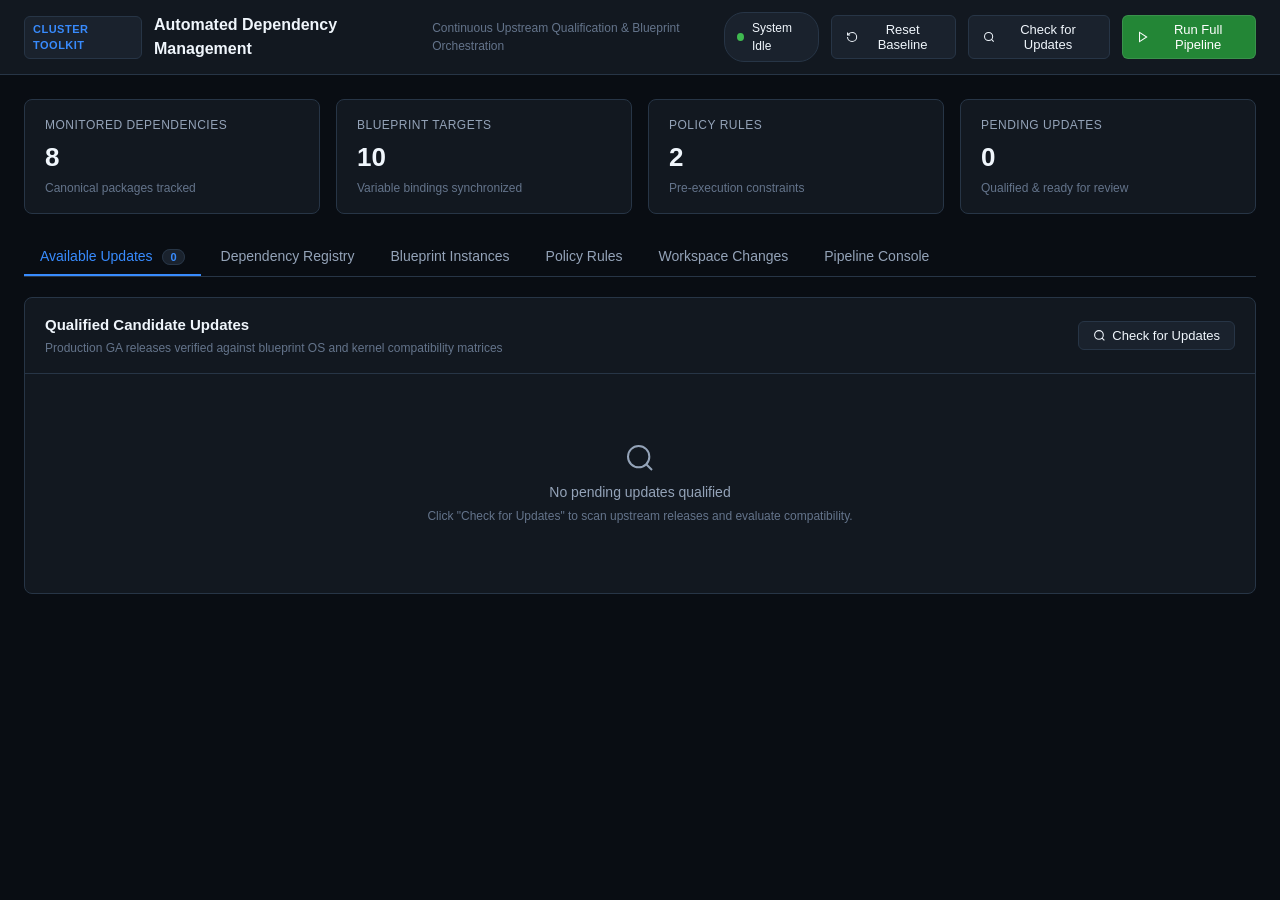
==== tools/infra_updater/ui/index.html @ 85ab2896 "refactor: migrate state management from SQLite to a thread-safe JSON datastore and add prompt-based " ====
<!DOCTYPE html>
<html lang="en">
<head>
  <meta charset="UTF-8">
  <meta name="viewport" content="width=device-width, initial-scale=1.0">
  <title>Cluster Toolkit - Automated Dependency Management</title>
  <link rel="stylesheet" href="style.css">
  <link rel="preconnect" href="https://fonts.googleapis.com">
  <link rel="preconnect" href="https://fonts.gstatic.com" crossorigin>
  <link href="https://fonts.googleapis.com/css2?family=Inter:wght@400;500;600;700&family=JetBrains+Mono:wght@400;500;600&display=swap" rel="stylesheet">
</head>
<body>
  <div class="app-container">
    <!-- Top Navigation Header -->
    <header class="top-header">
      <div class="brand-section">
        <span class="logo-badge">CLUSTER TOOLKIT</span>
        <h1 class="brand-title">Automated Dependency Management</h1>
        <span class="brand-subtitle">Continuous Upstream Qualification &amp; Blueprint Orchestration</span>
      </div>

      <div class="header-actions">
        <div class="status-pill" id="status-pill">
          <span class="status-dot" id="status-dot"></span>
          <span id="status-text">System Idle</span>
        </div>
        <button class="btn btn-secondary" id="btn-reset-top" onclick="triggerAction('reset')" title="Revert workspace modifications and reset state store">
          <svg width="14" height="14" viewBox="0 0 24 24" fill="none" stroke="currentColor" stroke-width="2"><path d="M3 12a9 9 0 1 0 9-9 9.75 9.75 0 0 0-6.74 2.74L3 8"/><path d="M3 3v5h5"/></svg>
          Reset Baseline
        </button>
        <button class="btn btn-secondary" id="btn-check-top" onclick="triggerAction('check_all')" title="Discover and qualify upstream releases">
          <svg width="14" height="14" viewBox="0 0 24 24" fill="none" stroke="currentColor" stroke-width="2"><circle cx="11" cy="11" r="8"/><line x1="21" y1="21" x2="16.65" y2="16.65"/></svg>
          Check for Updates
        </button>
        <button class="btn btn-primary" id="btn-e2e-top" onclick="triggerAction('end_to_end')" title="Run discovery, qualification, and blueprint updates end-to-end">
          <svg width="14" height="14" viewBox="0 0 24 24" fill="none" stroke="currentColor" stroke-width="2"><polygon points="5 3 19 12 5 21 5 3"/></svg>
          Run Full Pipeline
        </button>
      </div>
    </header>

    <!-- Main Workspace Content -->
    <main class="main-content">
      <!-- KPI Metrics Strip -->
      <section class="metrics-strip">
        <div class="metric-card">
          <div class="metric-label">Monitored Dependencies</div>
          <div class="metric-value" id="metric-packages">8</div>
          <div class="metric-sub">Canonical packages tracked</div>
        </div>
        <div class="metric-card">
          <div class="metric-label">Blueprint Targets</div>
          <div class="metric-value" id="metric-instances">10</div>
          <div class="metric-sub">Variable bindings synchronized</div>
        </div>
        <div class="metric-card">
          <div class="metric-label">Policy Rules</div>
          <div class="metric-value" id="metric-rules">2</div>
          <div class="metric-sub">Pre-execution constraints</div>
        </div>
        <div class="metric-card">
          <div class="metric-label">Pending Updates</div>
          <div class="metric-value" id="metric-candidates">0</div>
          <div class="metric-sub" id="metric-candidates-sub">Qualified &amp; ready for review</div>
        </div>
      </section>

      <!-- Tabs Navigation -->
      <nav class="tabs-header">
        <button class="tab-btn active" onclick="switchTab('tab-candidates', this)">
          Available Updates
          <span class="tab-counter" id="counter-candidates">0</span>
        </button>
        <button class="tab-btn" onclick="switchTab('tab-packages', this)">Dependency Registry</button>
        <button class="tab-btn" onclick="switchTab('tab-instances', this)">Blueprint Instances</button>
        <button class="tab-btn" onclick="switchTab('tab-rules', this)">Policy Rules</button>
        <button class="tab-btn" onclick="switchTab('tab-diff', this)">
          Workspace Changes
          <span class="tab-dot" id="diff-dot" style="display: none;"></span>
        </button>
        <button class="tab-btn" onclick="switchTab('tab-console', this)">Pipeline Console</button>
      </nav>

      <!-- TAB 1: Available Updates (Primary View) -->
      <section id="tab-candidates" class="tab-panel active">
        <div class="data-table-card">
          <div class="card-header">
            <div>
              <div class="card-title">Qualified Candidate Updates</div>
              <div class="card-subtitle">Production GA releases verified against blueprint OS and kernel compatibility matrices</div>
            </div>
            <button class="btn btn-secondary" onclick="triggerAction('check_all')">
              <svg width="13" height="13" viewBox="0 0 24 24" fill="none" stroke="currentColor" stroke-width="2"><circle cx="11" cy="11" r="8"/><line x1="21" y1="21" x2="16.65" y2="16.65"/></svg>
              Check for Updates
            </button>
          </div>
          <div style="padding: 20px;">
            <div class="candidate-grid" id="candidates-container">
              <div class="empty-state">
                <svg width="32" height="32" viewBox="0 0 24 24" fill="none" stroke="currentColor" stroke-width="1.5"><circle cx="11" cy="11" r="8"/><line x1="21" y1="21" x2="16.65" y2="16.65"/></svg>
                <div style="font-weight: 500; margin-top: 8px;">No pending updates qualified</div>
                <div style="font-size: 12px; color: var(--text-muted); margin-top: 4px;">Click "Check for Updates" to scan upstream releases and evaluate compatibility.</div>
              </div>
            </div>
          </div>
        </div>
      </section>

      <!-- TAB 2: Dependency Registry -->
      <section id="tab-packages" class="tab-panel">
        <div class="data-table-card">
          <div class="card-header">
            <div>
              <div class="card-title">Monitored Packages</div>
              <div class="card-subtitle">Canonical packages tracked across repository blueprints (table: <code>packages</code>)</div>
            </div>
          </div>
          <table class="data-table">
            <thead>
              <tr>
                <th>Package ID</th>
                <th>Name</th>
                <th>Current Version</th>
                <th>Latest Upstream</th>
                <th>Source Type</th>
                <th>Status</th>
                <th>Blueprints</th>
                <th>Qualification Summary &amp; Rationale</th>
                <th>Upstream Source</th>
              </tr>
            </thead>
            <tbody id="packages-table-body"></tbody>
          </table>
        </div>
      </section>

      <!-- TAB 3: Blueprint Instances -->
      <section id="tab-instances" class="tab-panel">
        <div class="data-table-card">
          <div class="card-header">
            <div>
              <div class="card-title">Tracked Blueprint Instances</div>
              <div class="card-subtitle">Blueprint variable bindings and coupled sibling synchronizations (table: <code>blueprint_instances</code>)</div>
            </div>
          </div>
          <table class="data-table">
            <thead>
              <tr>
                <th>Instance ID</th>
                <th>Package ID</th>
                <th>Primary Variable</th>
                <th>Coupled Variable Rules</th>
                <th>Target Blueprint File</th>
              </tr>
            </thead>
            <tbody id="instances-table-body"></tbody>
          </table>
        </div>
      </section>

      <!-- TAB 4: Policy Rules -->
      <section id="tab-rules" class="tab-panel">
        <div class="data-table-card">
          <div class="card-header">
            <div>
              <div class="card-title">Active Policy Constraints</div>
              <div class="card-subtitle">Learned rules enforced upfront before testing (table: <code>learned_rules</code>)</div>
            </div>
            <button class="btn btn-secondary" onclick="triggerAction('test_rule_blocking')">Run Policy Evaluation</button>
          </div>
          <table class="data-table">
            <thead>
              <tr>
                <th>Rule ID</th>
                <th>Package ID</th>
                <th>Constraint Type</th>
                <th>Version Constraint</th>
                <th>Action</th>
                <th>Diagnostic Rationale</th>
              </tr>
            </thead>
            <tbody id="rules-table-body"></tbody>
          </table>
        </div>

        <div class="data-table-card">
          <div class="card-header">
            <div>
              <div class="card-title">Validation Benchmark Test Cases</div>
              <div class="card-subtitle">Test suites verifying policy constraints and semantic triage (table: <code>benchmark_cases</code>)</div>
            </div>
            <button class="btn btn-secondary" onclick="triggerAction('test_llm_triage')">Run Triage Test Cases</button>
          </div>
          <table class="data-table">
            <thead>
              <tr>
                <th>Case ID</th>
                <th>Category</th>
                <th>Package ID</th>
                <th>Test Version</th>
                <th>Expected Verdict</th>
                <th>Scenario Description</th>
              </tr>
            </thead>
            <tbody id="benchmarks-table-body"></tbody>
          </table>
        </div>
      </section>

      <!-- TAB 5: Workspace Changes (Diff) -->
      <section id="tab-diff" class="tab-panel">
        <div class="diff-container">
          <div class="diff-header">
            <div style="display: flex; align-items: center; gap: 10px;">
              <span style="font-weight: 600; color: var(--text-primary);">MODIFIED BLUEPRINT DIFF</span>
              <span class="badge badge-green">Syntax Validated</span>
            </div>
            <button class="btn btn-danger" onclick="triggerAction('reset')">Revert Workspace Changes</button>
          </div>
          <div class="diff-body" id="diff-body">No uncommitted blueprint modifications in workspace.</div>
        </div>
      </section>

      <!-- TAB 6: Pipeline Console -->
      <section id="tab-console" class="tab-panel">
        <div class="console-container">
          <!-- Action Control Sidebar -->
          <div class="controls-sidebar">
            <div class="sidebar-title">Pipeline Actions</div>
            
            <button class="btn btn-primary" onclick="triggerAction('end_to_end')">
              <svg width="14" height="14" viewBox="0 0 24 24" fill="none" stroke="currentColor" stroke-width="2"><polygon points="5 3 19 12 5 21 5 3"/></svg>
              Run Full Pipeline
            </button>

            <button class="btn btn-secondary" onclick="triggerAction('check_all')">
              <svg width="14" height="14" viewBox="0 0 24 24" fill="none" stroke="currentColor" stroke-width="2"><circle cx="11" cy="11" r="8"/><line x1="21" y1="21" x2="16.65" y2="16.65"/></svg>
              Source Qualification Agent
            </button>

            <button class="btn btn-secondary" onclick="triggerAction('test_llm_triage')">
              <svg width="14" height="14" viewBox="0 0 24 24" fill="none" stroke="currentColor" stroke-width="2"><path d="M21 16V8a2 2 0 0 0-1-1.73l-7-4a2 2 0 0 0-2 0l-7 4A2 2 0 0 0 3 8v8a2 2 0 0 0 1 1.73l7 4a2 2 0 0 0 2 0l7-4A2 2 0 0 0 21 16z"/></svg>
              Changelog Triage Test
            </button>

            <button class="btn btn-secondary" onclick="triggerAction('test_rule_blocking')">
              <svg width="14" height="14" viewBox="0 0 24 24" fill="none" stroke="currentColor" stroke-width="2"><rect x="3" y="11" width="18" height="11" rx="2" ry="2"/><path d="M7 11V7a5 5 0 0 1 10 0v4"/></svg>
              Policy Rule Evaluation
            </button>

            <hr style="border: 0; border-top: 1px solid var(--border-color); margin: 6px 0;">

            <div class="sidebar-title">Orchestrator Actions</div>
            <div id="dynamic-apply-buttons" class="sidebar-buttons-container">
              <span style="font-size: 11px; color: var(--text-muted);">Scanning for candidates...</span>
            </div>

            <hr style="border: 0; border-top: 1px solid var(--border-color); margin: 6px 0;">

            <button class="btn btn-danger" onclick="triggerAction('reset')">
              <svg width="14" height="14" viewBox="0 0 24 24" fill="none" stroke="currentColor" stroke-width="2"><path d="M3 12a9 9 0 1 0 9-9 9.75 9.75 0 0 0-6.74 2.74L3 8"/><path d="M3 3v5h5"/></svg>
              Reset Baseline &amp; State Store
            </button>
          </div>

          <!-- Real-Time Terminal Box -->
          <div class="terminal-box">
            <div class="terminal-header">
              <span>PIPELINE EXECUTION LOG</span>
              <button class="btn btn-secondary" style="padding: 2px 8px; font-size: 11px;" onclick="clearConsole()">Clear</button>
            </div>
            <div class="terminal-body" id="terminal-body">Click "Run Full Pipeline" or any action on the left to start execution...</div>
          </div>
        </div>
      </section>
    </main>
  </div>

  <!-- Associated Blueprints Modal -->
  <div id="blueprint-modal" class="modal-overlay" onclick="closeBlueprintModal(event)">
    <div class="modal-card" onclick="event.stopPropagation()">
      <div class="modal-header">
        <div class="modal-title-group">
          <div class="modal-title">
            <svg width="18" height="18" viewBox="0 0 24 24" fill="none" stroke="currentColor" stroke-width="2">
              <path d="M14 2H6a2 2 0 0 0-2 2v16a2 2 0 0 0 2 2h12a2 2 0 0 0 2-2V8z"/>
              <polyline points="14 2 14 8 20 8"/>
              <line x1="16" y1="13" x2="8" y2="13"/>
              <line x1="16" y1="17" x2="8" y2="17"/>
              <polyline points="10 9 9 9 8 9"/>
            </svg>
            <span id="modal-package-title">Associated Blueprints</span>
          </div>
          <div class="modal-subtitle" id="modal-package-subtitle">Blueprint instances tracked across Cluster Toolkit</div>
        </div>
        <button class="modal-close-btn" onclick="closeBlueprintModal()" title="Close (Esc)">✕</button>
      </div>
      <div class="modal-body" id="modal-blueprint-list">
        <!-- Blueprint cards injected by JavaScript -->
      </div>
      <div class="modal-footer">
        <span id="modal-instance-count" style="font-size: 12px; color: var(--text-muted);"></span>
        <button class="btn btn-secondary" onclick="closeBlueprintModal()">Close</button>
      </div>
    </div>
  </div>

  <script src="app.js?v=2026092303"></script>
</body>
</html>
---- tools/infra_updater/ui/style.css ----
/* Modern Minimalist Developer Console Theme */
:root {
  --bg-main: #090d13;
  --bg-surface: #121820;
  --bg-surface-elevated: #1a222d;
  --bg-subtle: #1e2836;
  --border-color: #273546;
  --border-focus: #388bfd;
  
  --text-primary: #f0f6fc;
  --text-secondary: #94a3b8;
  --text-muted: #64748b;
  
  --accent-blue: #388bfd;
  --accent-blue-hover: #1f6feb;
  --accent-green: #238636;
  --accent-green-hover: #2ea043;
  --accent-green-light: #3fb950;
  --accent-red: #f85149;
  --accent-amber: #d29922;
  --accent-purple: #a371f7;
  
  --font-sans: -apple-system, BlinkMacSystemFont, "Segoe UI", Roboto, "Helvetica Neue", Arial, sans-serif;
  --font-mono: "Fira Code", "Cascadia Code", "JetBrains Mono", Consolas, monospace;
}

* {
  box-sizing: border-box;
  margin: 0;
  padding: 0;
}

body {
  background-color: var(--bg-main);
  color: var(--text-primary);
  font-family: var(--font-sans);
  font-size: 14px;
  line-height: 1.5;
  -webkit-font-smoothing: antialiased;
}

/* Layout */
.app-container {
  display: flex;
  flex-direction: column;
  min-height: 100vh;
}

/* Header */
.top-header {
  background-color: var(--bg-surface);
  border-bottom: 1px solid var(--border-color);
  padding: 12px 24px;
  display: flex;
  align-items: center;
  justify-content: space-between;
  position: sticky;
  top: 0;
  z-index: 100;
}

.brand-section {
  display: flex;
  align-items: center;
  gap: 12px;
}

.logo-badge {
  background: var(--bg-surface-elevated);
  border: 1px solid var(--border-color);
  padding: 4px 8px;
  border-radius: 6px;
  font-size: 11px;
  font-weight: 600;
  color: var(--accent-blue);
  letter-spacing: 0.5px;
}

.brand-title {
  font-size: 16px;
  font-weight: 600;
  color: var(--text-primary);
}

.brand-subtitle {
  font-size: 12px;
  color: var(--text-muted);
  margin-left: 8px;
}

.header-actions {
  display: flex;
  align-items: center;
  gap: 12px;
}

.status-pill {
  display: flex;
  align-items: center;
  gap: 8px;
  background: var(--bg-surface-elevated);
  border: 1px solid var(--border-color);
  padding: 6px 12px;
  border-radius: 20px;
  font-size: 12px;
  font-weight: 500;
}

.status-dot {
  width: 8px;
  height: 8px;
  border-radius: 50%;
  background-color: var(--accent-green-light);
}

.status-dot.running {
  background-color: var(--accent-blue);
  box-shadow: 0 0 8px var(--accent-blue);
  animation: pulse 1.5s infinite;
}

@keyframes pulse {
  0% { opacity: 0.4; }
  50% { opacity: 1; }
  100% { opacity: 0.4; }
}

/* Button Styles */
.btn {
  display: inline-flex;
  align-items: center;
  gap: 6px;
  padding: 6px 14px;
  font-size: 13px;
  font-weight: 500;
  border-radius: 6px;
  border: 1px solid transparent;
  cursor: pointer;
  transition: all 0.15s ease;
  text-decoration: none;
}

.btn:disabled {
  opacity: 0.5;
  cursor: not-allowed;
}

.btn-primary {
  background-color: var(--accent-green);
  color: #ffffff;
  border-color: rgba(255, 255, 255, 0.1);
}

.btn-primary:hover:not(:disabled) {
  background-color: var(--accent-green-hover);
}

.btn-secondary {
  background-color: var(--bg-surface-elevated);
  border-color: var(--border-color);
  color: var(--text-primary);
}

.btn-secondary:hover:not(:disabled) {
  background-color: var(--bg-subtle);
  border-color: var(--text-muted);
}

.btn-blue {
  background-color: var(--accent-blue);
  color: #ffffff;
}

.btn-blue:hover:not(:disabled) {
  background-color: var(--accent-blue-hover);
}

.btn-danger {
  background-color: transparent;
  border-color: var(--accent-red);
  color: var(--accent-red);
}

.btn-danger:hover:not(:disabled) {
  background-color: rgba(248, 81, 73, 0.1);
}

/* Main Content */
.main-content {
  padding: 24px;
  max-width: 1440px;
  margin: 0 auto;
  width: 100%;
}

/* Metrics Strip */
.metrics-strip {
  display: grid;
  grid-template-columns: repeat(auto-fit, minmax(240px, 1fr));
  gap: 16px;
  margin-bottom: 24px;
}

.metric-card {
  background: var(--bg-surface);
  border: 1px solid var(--border-color);
  border-radius: 8px;
  padding: 16px 20px;
  position: relative;
  overflow: hidden;
}

.metric-label {
  font-size: 12px;
  font-weight: 500;
  color: var(--text-secondary);
  text-transform: uppercase;
  letter-spacing: 0.5px;
}

.metric-value {
  font-size: 26px;
  font-weight: 600;
  color: var(--text-primary);
  margin-top: 4px;
}

.metric-sub {
  font-size: 12px;
  color: var(--text-muted);
  margin-top: 2px;
}

/* Tabs Navigation */
.tabs-header {
  display: flex;
  align-items: center;
  gap: 4px;
  border-bottom: 1px solid var(--border-color);
  margin-bottom: 20px;
}

.tab-btn {
  background: transparent;
  border: none;
  border-bottom: 2px solid transparent;
  padding: 10px 16px;
  color: var(--text-secondary);
  font-size: 14px;
  font-weight: 500;
  cursor: pointer;
  transition: all 0.15s ease;
}

.tab-btn:hover {
  color: var(--text-primary);
}

.tab-btn.active {
  color: var(--accent-blue);
  border-bottom-color: var(--accent-blue);
}

.tab-counter {
  background: var(--bg-surface-elevated);
  border: 1px solid var(--border-color);
  padding: 1px 7px;
  border-radius: 12px;
  font-size: 11px;
  font-weight: 600;
  margin-left: 6px;
  color: var(--accent-blue);
}

.tab-dot {
  display: inline-block;
  width: 6px;
  height: 6px;
  border-radius: 50%;
  background: var(--accent-green-light);
  margin-left: 6px;
  vertical-align: middle;
}

/* Empty State */
.empty-state {
  display: flex;
  flex-direction: column;
  align-items: center;
  justify-content: center;
  padding: 48px 24px;
  color: var(--text-secondary);
  text-align: center;
}

/* Tab Panels */
.tab-panel {
  display: none;
}

.tab-panel.active {
  display: block;
}

/* Console Section */
.console-container {
  display: grid;
  grid-template-columns: 280px 1fr;
  gap: 20px;
  align-items: start;
}

.controls-sidebar {
  background: var(--bg-surface);
  border: 1px solid var(--border-color);
  border-radius: 8px;
  padding: 16px;
  display: flex;
  flex-direction: column;
  gap: 12px;
}

.sidebar-title {
  font-size: 13px;
  font-weight: 600;
  color: var(--text-secondary);
  text-transform: uppercase;
  letter-spacing: 0.5px;
  margin-bottom: 4px;
}

.terminal-box {
  background: #04070b;
  border: 1px solid var(--border-color);
  border-radius: 8px;
  display: flex;
  flex-direction: column;
  height: 580px;
  overflow: hidden;
}

.terminal-header {
  background: var(--bg-surface);
  border-bottom: 1px solid var(--border-color);
  padding: 8px 16px;
  display: flex;
  justify-content: space-between;
  align-items: center;
  font-family: var(--font-mono);
  font-size: 12px;
  color: var(--text-muted);
}

.terminal-body {
  padding: 16px;
  overflow-y: auto;
  font-family: var(--font-mono);
  font-size: 12.5px;
  color: #cbd5e1;
  white-space: pre-wrap;
  word-break: break-word;
  line-height: 1.6;
  flex: 1;
}

/* Tables */
.data-table-card {
  background: var(--bg-surface);
  border: 1px solid var(--border-color);
  border-radius: 8px;
  overflow: hidden;
  margin-bottom: 24px;
}

.card-header {
  padding: 16px 20px;
  border-bottom: 1px solid var(--border-color);
  display: flex;
  justify-content: space-between;
  align-items: center;
}

.card-title {
  font-size: 15px;
  font-weight: 600;
  color: var(--text-primary);
}

.card-subtitle {
  font-size: 12px;
  color: var(--text-muted);
  margin-top: 2px;
}

.data-table {
  width: 100%;
  border-collapse: collapse;
  text-align: left;
}

.data-table th {
  background: var(--bg-surface-elevated);
  padding: 10px 16px;
  font-size: 12px;
  font-weight: 600;
  color: var(--text-secondary);
  border-bottom: 1px solid var(--border-color);
  text-transform: uppercase;
  letter-spacing: 0.5px;
}

.data-table td {
  padding: 12px 16px;
  border-bottom: 1px solid var(--border-color);
  font-size: 13px;
}

.data-table tr:last-child td {
  border-bottom: none;
}

.data-table tr:hover {
  background-color: var(--bg-surface-elevated);
}

/* Badges */
.badge {
  display: inline-flex;
  align-items: center;
  padding: 3px 8px;
  border-radius: 4px;
  font-size: 11px;
  font-weight: 600;
  font-family: var(--font-mono);
}

.badge-green {
  background: rgba(35, 134, 54, 0.2);
  color: #3fb950;
  border: 1px solid rgba(35, 134, 54, 0.4);
}

.badge-blue {
  background: rgba(56, 139, 253, 0.15);
  color: #58a6ff;
  border: 1px solid rgba(56, 139, 253, 0.3);
}

.badge-amber {
  background: rgba(210, 153, 34, 0.15);
  color: #d29922;
  border: 1px solid rgba(210, 153, 34, 0.3);
}

.badge-red {
  background: rgba(248, 81, 73, 0.15);
  color: #f85149;
  border: 1px solid rgba(248, 81, 73, 0.3);
}

.code-pill {
  font-family: var(--font-mono);
  font-size: 12px;
  background: var(--bg-surface-elevated);
  padding: 2px 6px;
  border-radius: 4px;
  border: 1px solid var(--border-color);
  color: #e2e8f0;
}

/* Candidate List & Spacious Cards */
.candidate-grid {
  display: flex;
  flex-direction: column;
  gap: 16px;
  width: 100%;
}

.candidate-card {
  background: var(--bg-surface);
  border: 1px solid var(--border-color);
  border-radius: 8px;
  padding: 20px 24px;
  display: flex;
  flex-direction: column;
  gap: 14px;
  transition: all 0.2s ease;
}

.candidate-card:hover {
  border-color: #388bfd88;
  box-shadow: 0 4px 20px rgba(0, 0, 0, 0.3);
}

.candidate-header {
  display: flex;
  justify-content: space-between;
  align-items: center;
  gap: 16px;
  flex-wrap: wrap;
}

.candidate-title-group {
  display: flex;
  align-items: center;
  gap: 10px;
  flex-wrap: wrap;
}

.candidate-name {
  font-size: 16px;
  font-weight: 600;
  color: var(--text-primary);
  font-family: var(--font-mono);
}

.candidate-action-group {
  display: flex;
  align-items: center;
  gap: 10px;
  flex-shrink: 0;
}

/* Version Transition Banner */
.version-banner {
  display: flex;
  align-items: center;
  gap: 12px;
  background: var(--bg-surface-elevated);
  border: 1px solid var(--border-color);
  border-radius: 6px;
  padding: 10px 16px;
  flex-wrap: wrap;
}

.version-item {
  display: inline-flex;
  align-items: center;
  gap: 6px;
}

.version-label {
  font-size: 11px;
  text-transform: uppercase;
  letter-spacing: 0.5px;
  color: var(--text-muted);
  font-weight: 600;
}

.version-target {
  color: var(--accent-green-light) !important;
  font-weight: 600;
  border-color: rgba(63, 185, 80, 0.3) !important;
  background: rgba(35, 134, 54, 0.15) !important;
}

.version-arrow {
  color: var(--accent-blue);
  font-weight: bold;
  font-size: 14px;
  user-select: none;
}

.version-badges {
  display: flex;
  align-items: center;
  gap: 8px;
  margin-left: auto;
  flex-wrap: wrap;
}

/* Triage Section */
.triage-section {
  background: rgba(22, 27, 34, 0.5);
  border: 1px solid var(--border-color);
  border-radius: 6px;
  padding: 14px 16px;
  display: flex;
  flex-direction: column;
  gap: 6px;
}

.triage-header {
  font-size: 11px;
  font-weight: 600;
  color: var(--text-secondary);
  text-transform: uppercase;
  letter-spacing: 0.5px;
  display: flex;
  align-items: center;
  gap: 6px;
}

.triage-summary {
  font-size: 13px;
  color: var(--text-secondary);
  line-height: 1.55;
}

/* Candidate Footer */
.candidate-footer {
  display: flex;
  align-items: center;
  justify-content: space-between;
  padding-top: 10px;
  border-top: 1px solid var(--border-color);
  font-size: 12px;
  color: var(--text-muted);
  gap: 12px;
  flex-wrap: wrap;
}

.candidate-url {
  font-family: var(--font-mono);
  font-size: 11.5px;
  color: var(--accent-blue);
  text-decoration: none;
  word-break: break-all;
}

.candidate-url:hover {
  text-decoration: underline;
}

/* Diff Viewer */
.diff-container {
  background: #04070b;
  border: 1px solid var(--border-color);
  border-radius: 8px;
  overflow: hidden;
}

.diff-header {
  background: var(--bg-surface);
  border-bottom: 1px solid var(--border-color);
  padding: 12px 20px;
  display: flex;
  justify-content: space-between;
  align-items: center;
}

.diff-body {
  padding: 16px;
  font-family: var(--font-mono);
  font-size: 12.5px;
  line-height: 1.6;
  max-height: 600px;
  overflow-y: auto;
  white-space: pre;
}

.diff-line-add {
  color: #3fb950;
  background: rgba(35, 134, 54, 0.15);
  display: block;
}

.diff-line-del {
  color: #f85149;
  background: rgba(248, 81, 73, 0.15);
  display: block;
}

.diff-line-header {
  color: #58a6ff;
  display: block;
}

/* Blueprint Pill Buttons */
.btn-blueprint-pill {
  display: inline-flex;
  align-items: center;
  gap: 5px;
  background: rgba(56, 139, 253, 0.08);
  border: 1px solid rgba(56, 139, 253, 0.25);
  color: var(--accent-blue);
  padding: 3px 9px;
  border-radius: 6px;
  font-size: 11.5px;
  font-family: var(--font-sans);
  font-weight: 500;
  cursor: pointer;
  transition: all 0.15s ease;
  user-select: none;
  white-space: nowrap;
}

.btn-blueprint-pill:hover {
  background: rgba(56, 139, 253, 0.18);
  border-color: rgba(56, 139, 253, 0.5);
  color: #79c0ff;
  transform: translateY(-1px);
}

.btn-blueprint-pill svg {
  flex-shrink: 0;
}

/* Subtle Text Link Button */
.btn-text-link {
  background: none;
  border: none;
  color: var(--accent-blue);
  font-size: 12px;
  cursor: pointer;
  padding: 2px 4px;
  display: inline-flex;
  align-items: center;
  gap: 5px;
  font-weight: 500;
  font-family: var(--font-sans);
  border-radius: 4px;
  transition: all 0.15s ease;
}

.btn-text-link:hover {
  color: #79c0ff;
  background: rgba(56, 139, 253, 0.1);
  text-decoration: none;
}

/* Associated Blueprints Modal */
.modal-overlay {
  position: fixed;
  top: 0;
  left: 0;
  width: 100vw;
  height: 100vh;
  background: rgba(4, 7, 11, 0.75);
  backdrop-filter: blur(4px);
  -webkit-backdrop-filter: blur(4px);
  z-index: 9999;
  display: none;
  align-items: center;
  justify-content: center;
  padding: 20px;
  opacity: 0;
  transition: opacity 0.2s ease;
}

.modal-overlay.active {
  display: flex;
  opacity: 1;
}

.modal-card {
  background: var(--bg-surface);
  border: 1px solid var(--border-color);
  border-radius: 12px;
  width: 100%;
  max-width: 720px;
  max-height: 85vh;
  display: flex;
  flex-direction: column;
  box-shadow: 0 20px 48px rgba(0, 0, 0, 0.7);
  animation: modalPop 0.2s cubic-bezier(0.16, 1, 0.3, 1);
  overflow: hidden;
}

@keyframes modalPop {
  from { transform: scale(0.96); opacity: 0; }
  to { transform: scale(1); opacity: 1; }
}

.modal-header {
  padding: 16px 22px;
  border-bottom: 1px solid var(--border-color);
  display: flex;
  align-items: flex-start;
  justify-content: space-between;
  background: var(--bg-surface-elevated);
}

.modal-title-group {
  display: flex;
  flex-direction: column;
  gap: 4px;
}

.modal-title {
  font-size: 16px;
  font-weight: 600;
  color: var(--text-primary);
  display: flex;
  align-items: center;
  gap: 8px;
}

.modal-title svg {
  color: var(--accent-blue);
  flex-shrink: 0;
}

.modal-subtitle {
  font-size: 12px;
  color: var(--text-secondary);
}

.modal-close-btn {
  background: transparent;
  border: none;
  color: var(--text-muted);
  font-size: 16px;
  cursor: pointer;
  padding: 4px 8px;
  border-radius: 4px;
  transition: all 0.15s ease;
  line-height: 1;
}

.modal-close-btn:hover {
  background: rgba(255, 255, 255, 0.1);
  color: var(--text-primary);
}

.modal-body {
  padding: 20px 22px;
  overflow-y: auto;
  display: flex;
  flex-direction: column;
  gap: 14px;
  background: var(--bg-surface);
}

.blueprint-card {
  background: var(--bg-surface-elevated);
  border: 1px solid var(--border-color);
  border-radius: 8px;
  padding: 14px 16px;
  display: flex;
  flex-direction: column;
  gap: 10px;
  transition: border-color 0.15s ease;
}

.blueprint-card:hover {
  border-color: rgba(56, 139, 253, 0.4);
}

.blueprint-card-header {
  display: flex;
  align-items: center;
  justify-content: space-between;
  gap: 12px;
  padding-bottom: 10px;
  border-bottom: 1px solid rgba(255, 255, 255, 0.06);
}

.blueprint-path-box {
  display: flex;
  align-items: center;
  gap: 8px;
  color: var(--accent-blue);
  font-family: var(--font-mono);
  font-size: 12.5px;
  font-weight: 500;
  word-break: break-all;
}

.blueprint-path-box svg {
  flex-shrink: 0;
  color: var(--text-muted);
}

.btn-copy-path {
  display: inline-flex;
  align-items: center;
  gap: 4px;
  background: rgba(255, 255, 255, 0.05);
  border: 1px solid var(--border-color);
  color: var(--text-secondary);
  padding: 3px 8px;
  border-radius: 4px;
  font-size: 11px;
  cursor: pointer;
  flex-shrink: 0;
  transition: all 0.15s ease;
  font-family: var(--font-sans);
}

.btn-copy-path:hover {
  background: rgba(255, 255, 255, 0.12);
  color: var(--text-primary);
  border-color: rgba(255, 255, 255, 0.2);
}

.blueprint-card-details {
  display: flex;
  flex-direction: column;
  gap: 7px;
  font-size: 12px;
}

.detail-row {
  display: flex;
  align-items: center;
  gap: 8px;
  flex-wrap: wrap;
}

.detail-label {
  color: var(--text-muted);
  font-weight: 500;
  min-width: 105px;
  font-size: 11.5px;
  text-transform: uppercase;
  letter-spacing: 0.5px;
}

.var-pill {
  color: #79c0ff !important;
  background: rgba(56, 139, 253, 0.12) !important;
  border-color: rgba(56, 139, 253, 0.35) !important;
  font-weight: 600;
}

.coupled-box {
  margin-top: 4px;
  background: rgba(0, 0, 0, 0.25);
  border: 1px solid rgba(255, 255, 255, 0.08);
  border-radius: 6px;
  padding: 10px 12px;
}

.coupled-title {
  font-size: 11px;
  text-transform: uppercase;
  letter-spacing: 0.5px;
  color: var(--accent-amber);
  font-weight: 600;
  display: flex;
  align-items: center;
  gap: 6px;
  margin-bottom: 6px;
}

.coupled-list {
  display: flex;
  flex-direction: column;
  gap: 5px;
}

.coupled-item {
  display: flex;
  align-items: center;
  gap: 8px;
  font-size: 12px;
  flex-wrap: wrap;
}

.coupled-pattern {
  color: var(--text-muted);
  font-size: 11.5px;
  font-family: var(--font-mono);
}

.modal-footer {
  padding: 12px 22px;
  border-top: 1px solid var(--border-color);
  background: var(--bg-surface-elevated);
  display: flex;
  align-items: center;
  justify-content: space-between;
}
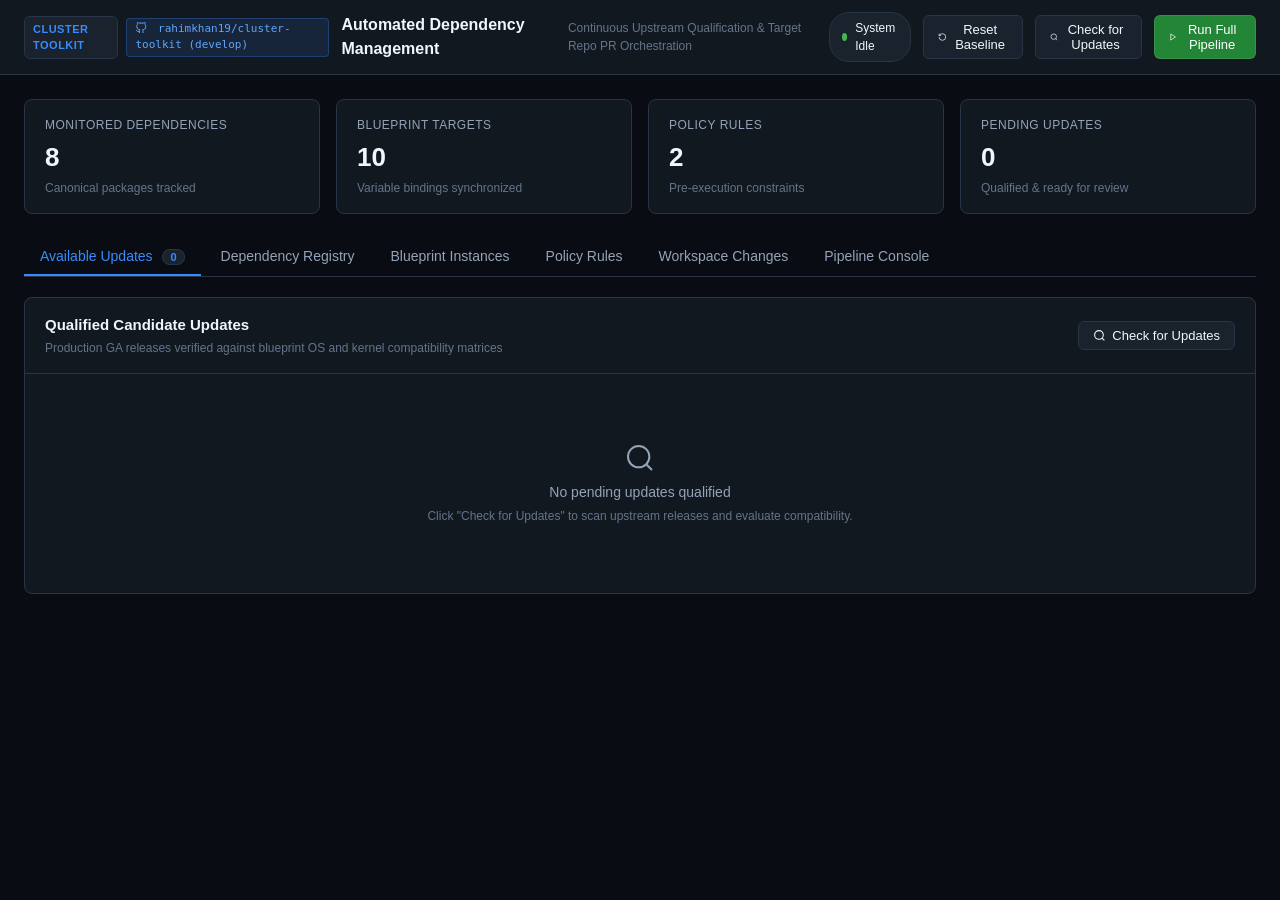
==== commit 720e2875: "v3 - PR" ====
--- a/tools/infra_updater/ui/index.html
+++ b/tools/infra_updater/ui/index.html
@@ -14,9 +14,15 @@
     <!-- Top Navigation Header -->
     <header class="top-header">
       <div class="brand-section">
-        <span class="logo-badge">CLUSTER TOOLKIT</span>
+        <div style="display: flex; align-items: center; gap: 8px;">
+          <span class="logo-badge">CLUSTER TOOLKIT</span>
+          <span class="repo-badge" id="repo-badge" style="font-family: 'JetBrains Mono', monospace; font-size: 11px; padding: 2px 8px; border-radius: 4px; background: rgba(59, 130, 246, 0.12); color: #60a5fa; border: 1px solid rgba(59, 130, 246, 0.3);">
+            <svg width="12" height="12" viewBox="0 0 24 24" fill="none" stroke="currentColor" stroke-width="2" style="vertical-align: -2px; margin-right: 4px;"><path d="M9 19c-5 1.5-5-2.5-7-3m14 6v-3.87a3.37 3.37 0 0 0-.94-2.61c3.14-.35 6.44-1.54 6.44-7A5.44 5.44 0 0 0 20 4.77 5.07 5.07 0 0 0 19.91 1S18.73.65 16 2.48a13.38 13.38 0 0 0-7 0C6.27.65 5.09 1 5.09 1A5.07 5.07 0 0 0 5 4.77a5.44 5.44 0 0 0-1.5 3.78c0 5.42 3.3 6.61 6.44 7A3.37 3.37 0 0 0 9 18.13V22"/></svg>
+            <span id="repo-badge-text">rahimkhan19/cluster-toolkit (develop)</span>
+          </span>
+        </div>
         <h1 class="brand-title">Automated Dependency Management</h1>
-        <span class="brand-subtitle">Continuous Upstream Qualification &amp; Blueprint Orchestration</span>
+        <span class="brand-subtitle">Continuous Upstream Qualification &amp; Target Repo PR Orchestration</span>
       </div>
 
       <div class="header-actions">
@@ -182,29 +188,6 @@
             <tbody id="rules-table-body"></tbody>
           </table>
         </div>
-
-        <div class="data-table-card">
-          <div class="card-header">
-            <div>
-              <div class="card-title">Validation Benchmark Test Cases</div>
-              <div class="card-subtitle">Test suites verifying policy constraints and semantic triage (table: <code>benchmark_cases</code>)</div>
-            </div>
-            <button class="btn btn-secondary" onclick="triggerAction('test_llm_triage')">Run Triage Test Cases</button>
-          </div>
-          <table class="data-table">
-            <thead>
-              <tr>
-                <th>Case ID</th>
-                <th>Category</th>
-                <th>Package ID</th>
-                <th>Test Version</th>
-                <th>Expected Verdict</th>
-                <th>Scenario Description</th>
-              </tr>
-            </thead>
-            <tbody id="benchmarks-table-body"></tbody>
-          </table>
-        </div>
       </section>
 
       <!-- TAB 5: Workspace Changes (Diff) -->
@@ -236,11 +219,6 @@
             <button class="btn btn-secondary" onclick="triggerAction('check_all')">
               <svg width="14" height="14" viewBox="0 0 24 24" fill="none" stroke="currentColor" stroke-width="2"><circle cx="11" cy="11" r="8"/><line x1="21" y1="21" x2="16.65" y2="16.65"/></svg>
               Source Qualification Agent
-            </button>
-
-            <button class="btn btn-secondary" onclick="triggerAction('test_llm_triage')">
-              <svg width="14" height="14" viewBox="0 0 24 24" fill="none" stroke="currentColor" stroke-width="2"><path d="M21 16V8a2 2 0 0 0-1-1.73l-7-4a2 2 0 0 0-2 0l-7 4A2 2 0 0 0 3 8v8a2 2 0 0 0 1 1.73l7 4a2 2 0 0 0 2 0l7-4A2 2 0 0 0 21 16z"/></svg>
-              Changelog Triage Test
             </button>
 
             <button class="btn btn-secondary" onclick="triggerAction('test_rule_blocking')">
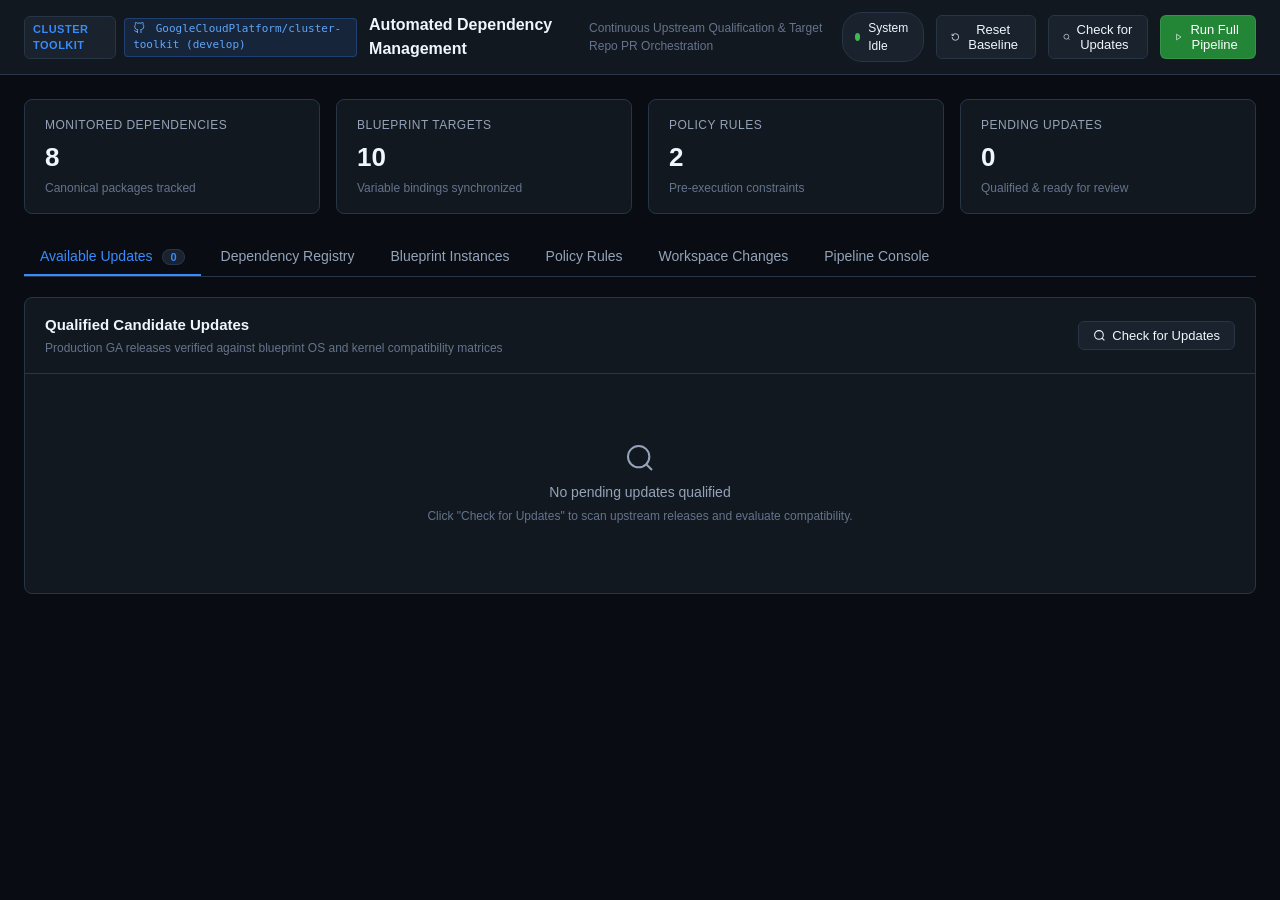
==== commit b1485fe0: "v5 - test enabled" ====
--- a/tools/infra_updater/ui/index.html
+++ b/tools/infra_updater/ui/index.html
@@ -18,7 +18,7 @@
           <span class="logo-badge">CLUSTER TOOLKIT</span>
           <span class="repo-badge" id="repo-badge" style="font-family: 'JetBrains Mono', monospace; font-size: 11px; padding: 2px 8px; border-radius: 4px; background: rgba(59, 130, 246, 0.12); color: #60a5fa; border: 1px solid rgba(59, 130, 246, 0.3);">
             <svg width="12" height="12" viewBox="0 0 24 24" fill="none" stroke="currentColor" stroke-width="2" style="vertical-align: -2px; margin-right: 4px;"><path d="M9 19c-5 1.5-5-2.5-7-3m14 6v-3.87a3.37 3.37 0 0 0-.94-2.61c3.14-.35 6.44-1.54 6.44-7A5.44 5.44 0 0 0 20 4.77 5.07 5.07 0 0 0 19.91 1S18.73.65 16 2.48a13.38 13.38 0 0 0-7 0C6.27.65 5.09 1 5.09 1A5.07 5.07 0 0 0 5 4.77a5.44 5.44 0 0 0-1.5 3.78c0 5.42 3.3 6.61 6.44 7A3.37 3.37 0 0 0 9 18.13V22"/></svg>
-            <span id="repo-badge-text">rahimkhan19/cluster-toolkit (develop)</span>
+            <span id="repo-badge-text">GoogleCloudPlatform/cluster-toolkit (develop)</span>
           </span>
         </div>
         <h1 class="brand-title">Automated Dependency Management</h1>
@@ -133,6 +133,7 @@
                 <th>Blueprints</th>
                 <th>Qualification Summary &amp; Rationale</th>
                 <th>Upstream Source</th>
+                <th>Actions</th>
               </tr>
             </thead>
             <tbody id="packages-table-body"></tbody>
@@ -283,6 +284,57 @@
     </div>
   </div>
 
-  <script src="app.js?v=2026092303"></script>
+  <!-- Snooze Update Modal -->
+  <div id="snooze-modal" class="modal-overlay" onclick="closeSnoozeModal(event)">
+    <div class="modal-card" style="max-width: 500px;" onclick="event.stopPropagation()">
+      <div class="modal-header">
+        <div class="modal-title-group">
+          <div class="modal-title">
+            <svg width="18" height="18" viewBox="0 0 24 24" fill="none" stroke="currentColor" stroke-width="2">
+              <circle cx="12" cy="12" r="10"/>
+              <polyline points="12 6 12 12 16 14"/>
+            </svg>
+            <span id="snooze-modal-title">Snooze Module Update</span>
+          </div>
+          <div class="modal-subtitle" id="snooze-modal-subtitle">Pause automatic PR creation for this version</div>
+        </div>
+        <button class="modal-close-btn" onclick="closeSnoozeModal()" title="Close (Esc)">✕</button>
+      </div>
+      <div class="modal-body" style="padding: 24px;">
+        <input type="hidden" id="snooze-package-id" value="">
+        <input type="hidden" id="snooze-version-val" value="">
+
+        <div style="margin-bottom: 20px;">
+          <div style="font-size: 13px; color: var(--text-muted); margin-bottom: 6px;">Target Package &amp; Version:</div>
+          <div style="display: flex; align-items: center; gap: 8px;">
+            <span class="code-pill" id="snooze-display-pkg" style="font-size: 13px; font-weight: 600; color: var(--accent-blue);"></span>
+            <span style="color: var(--text-muted);">&bull;</span>
+            <span class="code-pill version-target" id="snooze-display-ver" style="font-size: 13px;"></span>
+          </div>
+        </div>
+
+        <div style="margin-bottom: 20px;">
+          <label for="snooze-days-select" style="display: block; font-size: 13px; font-weight: 600; margin-bottom: 8px; color: var(--text-primary);">Snooze Duration</label>
+          <select id="snooze-days-select" style="width: 100%; padding: 10px 14px; background: var(--bg-hover); color: var(--text-primary); border: 1px solid var(--border-color); border-radius: 8px; font-size: 14px; outline: none; cursor: pointer;">
+            <option value="7">7 Days</option>
+            <option value="14">14 Days</option>
+            <option value="30" selected>30 Days (Default)</option>
+            <option value="60">60 Days</option>
+            <option value="90">90 Days</option>
+          </select>
+        </div>
+
+        <div style="padding: 12px 16px; background: rgba(245, 158, 11, 0.1); border: 1px solid rgba(245, 158, 11, 0.25); border-radius: 8px; font-size: 12px; line-height: 1.5; color: var(--accent-amber);">
+          <strong>Snooze Policy:</strong> When updates run, no PR will be created if upstream has the same version. If a <em>newer</em> version is released upstream, the snooze will automatically wake up and qualify the new release.
+        </div>
+      </div>
+      <div class="modal-footer">
+        <button class="btn btn-secondary" onclick="closeSnoozeModal()">Cancel</button>
+        <button class="btn btn-primary" onclick="submitSnooze()" style="background: var(--accent-amber); border-color: var(--accent-amber); color: #000; font-weight: 600;">Confirm Snooze</button>
+      </div>
+    </div>
+  </div>
+
+  <script src="app.js?v=2026092901"></script>
 </body>
 </html>
--- a/tools/infra_updater/ui/style.css
+++ b/tools/infra_updater/ui/style.css
@@ -434,6 +434,21 @@
   font-family: var(--font-mono);
 }
 
+.spinner-sm {
+  display: inline-block;
+  width: 9px;
+  height: 9px;
+  border: 2px solid rgba(210, 153, 34, 0.3);
+  border-top-color: #d29922;
+  border-radius: 50%;
+  animation: spin 0.8s linear infinite;
+  margin-right: 5px;
+}
+
+@keyframes spin {
+  to { transform: rotate(360deg); }
+}
+
 .badge-green {
   background: rgba(35, 134, 54, 0.2);
   color: #3fb950;
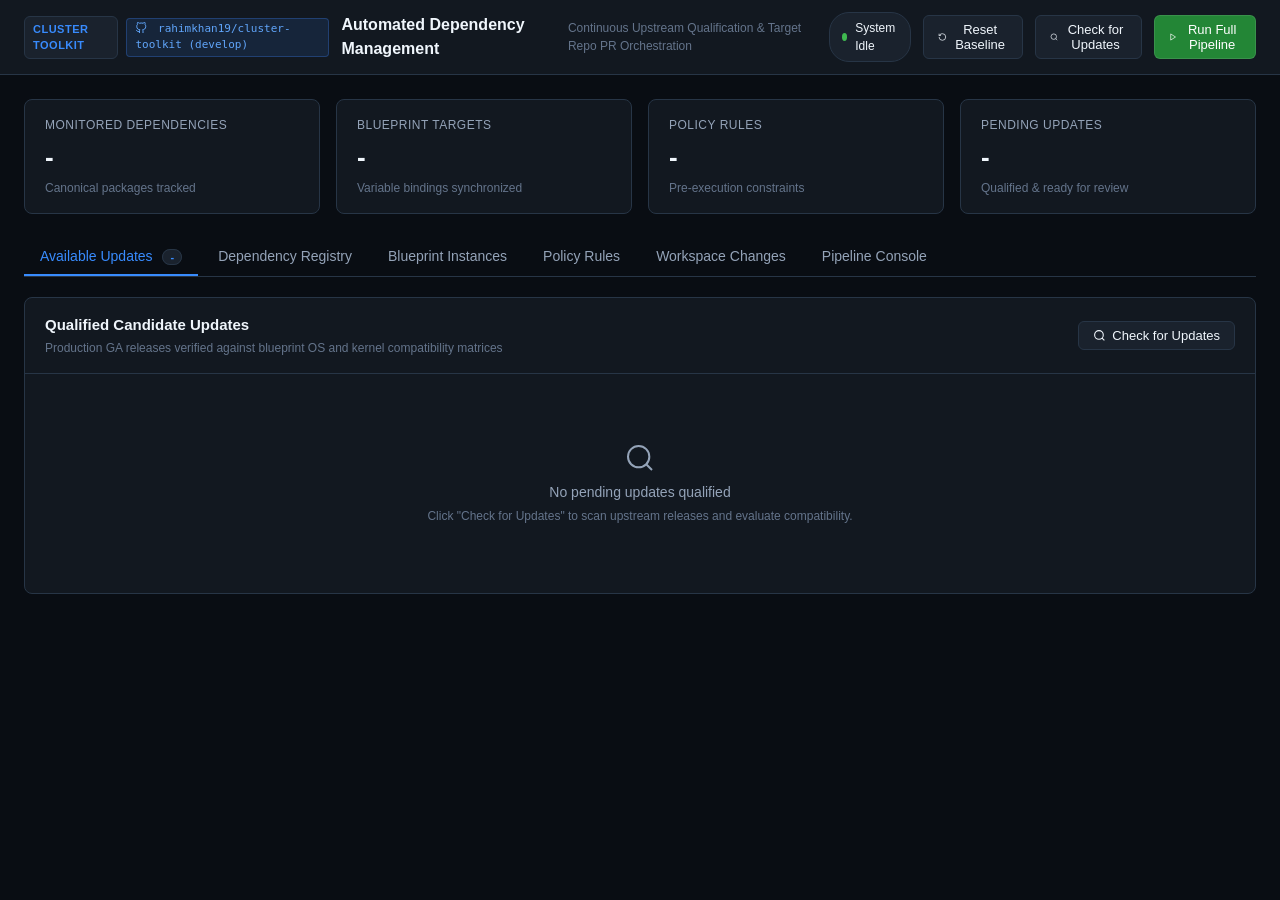
==== commit 365ceb4d: "v5 - working" ====
--- a/tools/infra_updater/ui/index.html
+++ b/tools/infra_updater/ui/index.html
@@ -18,7 +18,7 @@
           <span class="logo-badge">CLUSTER TOOLKIT</span>
           <span class="repo-badge" id="repo-badge" style="font-family: 'JetBrains Mono', monospace; font-size: 11px; padding: 2px 8px; border-radius: 4px; background: rgba(59, 130, 246, 0.12); color: #60a5fa; border: 1px solid rgba(59, 130, 246, 0.3);">
             <svg width="12" height="12" viewBox="0 0 24 24" fill="none" stroke="currentColor" stroke-width="2" style="vertical-align: -2px; margin-right: 4px;"><path d="M9 19c-5 1.5-5-2.5-7-3m14 6v-3.87a3.37 3.37 0 0 0-.94-2.61c3.14-.35 6.44-1.54 6.44-7A5.44 5.44 0 0 0 20 4.77 5.07 5.07 0 0 0 19.91 1S18.73.65 16 2.48a13.38 13.38 0 0 0-7 0C6.27.65 5.09 1 5.09 1A5.07 5.07 0 0 0 5 4.77a5.44 5.44 0 0 0-1.5 3.78c0 5.42 3.3 6.61 6.44 7A3.37 3.37 0 0 0 9 18.13V22"/></svg>
-            <span id="repo-badge-text">GoogleCloudPlatform/cluster-toolkit (develop)</span>
+            <span id="repo-badge-text">rahimkhan19/cluster-toolkit (develop)</span>
           </span>
         </div>
         <h1 class="brand-title">Automated Dependency Management</h1>
@@ -51,31 +51,47 @@
       <section class="metrics-strip">
         <div class="metric-card">
           <div class="metric-label">Monitored Dependencies</div>
-          <div class="metric-value" id="metric-packages">8</div>
+          <div class="metric-value" id="metric-packages">-</div>
           <div class="metric-sub">Canonical packages tracked</div>
         </div>
         <div class="metric-card">
           <div class="metric-label">Blueprint Targets</div>
-          <div class="metric-value" id="metric-instances">10</div>
+          <div class="metric-value" id="metric-instances">-</div>
           <div class="metric-sub">Variable bindings synchronized</div>
         </div>
         <div class="metric-card">
           <div class="metric-label">Policy Rules</div>
-          <div class="metric-value" id="metric-rules">2</div>
+          <div class="metric-value" id="metric-rules">-</div>
           <div class="metric-sub">Pre-execution constraints</div>
         </div>
         <div class="metric-card">
           <div class="metric-label">Pending Updates</div>
-          <div class="metric-value" id="metric-candidates">0</div>
+          <div class="metric-value" id="metric-candidates">-</div>
           <div class="metric-sub" id="metric-candidates-sub">Qualified &amp; ready for review</div>
         </div>
       </section>
+      <script>
+        try {
+          const _cached = localStorage.getItem('infra_updater_stats');
+          if (_cached) {
+            const _s = JSON.parse(_cached);
+            if (_s.total_packages !== undefined) document.getElementById('metric-packages').textContent = _s.total_packages;
+            if (_s.total_instances !== undefined) document.getElementById('metric-instances').textContent = _s.total_instances;
+            if (_s.total_rules !== undefined) document.getElementById('metric-rules').textContent = _s.total_rules;
+            if (_s.pending_updates !== undefined) {
+              document.getElementById('metric-candidates').textContent = _s.pending_updates;
+              const _ce = document.getElementById('counter-candidates');
+              if (_ce) _ce.textContent = _s.pending_updates;
+            }
+          }
+        } catch (e) {}
+      </script>
 
       <!-- Tabs Navigation -->
       <nav class="tabs-header">
         <button class="tab-btn active" onclick="switchTab('tab-candidates', this)">
           Available Updates
-          <span class="tab-counter" id="counter-candidates">0</span>
+          <span class="tab-counter" id="counter-candidates">-</span>
         </button>
         <button class="tab-btn" onclick="switchTab('tab-packages', this)">Dependency Registry</button>
         <button class="tab-btn" onclick="switchTab('tab-instances', this)">Blueprint Instances</button>
@@ -121,23 +137,25 @@
               <div class="card-subtitle">Canonical packages tracked across repository blueprints (table: <code>packages</code>)</div>
             </div>
           </div>
-          <table class="data-table">
-            <thead>
-              <tr>
-                <th>Package ID</th>
-                <th>Name</th>
-                <th>Current Version</th>
-                <th>Latest Upstream</th>
-                <th>Source Type</th>
-                <th>Status</th>
-                <th>Blueprints</th>
-                <th>Qualification Summary &amp; Rationale</th>
-                <th>Upstream Source</th>
-                <th>Actions</th>
-              </tr>
-            </thead>
-            <tbody id="packages-table-body"></tbody>
-          </table>
+          <div class="table-responsive">
+            <table class="data-table">
+              <thead>
+                <tr>
+                  <th>Package ID</th>
+                  <th>Name</th>
+                  <th>Current Version</th>
+                  <th>Latest Upstream</th>
+                  <th>Source Type</th>
+                  <th>Status</th>
+                  <th>Blueprints</th>
+                  <th>Qualification Summary &amp; Rationale</th>
+                  <th>Upstream Source</th>
+                  <th style="text-align: right; min-width: 220px;">Actions</th>
+                </tr>
+              </thead>
+              <tbody id="packages-table-body"></tbody>
+            </table>
+          </div>
         </div>
       </section>
 
@@ -150,18 +168,20 @@
               <div class="card-subtitle">Blueprint variable bindings and coupled sibling synchronizations (table: <code>blueprint_instances</code>)</div>
             </div>
           </div>
-          <table class="data-table">
-            <thead>
-              <tr>
-                <th>Instance ID</th>
-                <th>Package ID</th>
-                <th>Primary Variable</th>
-                <th>Coupled Variable Rules</th>
-                <th>Target Blueprint File</th>
-              </tr>
-            </thead>
-            <tbody id="instances-table-body"></tbody>
-          </table>
+          <div class="table-responsive">
+            <table class="data-table">
+              <thead>
+                <tr>
+                  <th>Instance ID</th>
+                  <th>Package ID</th>
+                  <th>Primary Variable</th>
+                  <th>Coupled Variable Rules</th>
+                  <th>Target Blueprint File</th>
+                </tr>
+              </thead>
+              <tbody id="instances-table-body"></tbody>
+            </table>
+          </div>
         </div>
       </section>
 
@@ -175,19 +195,21 @@
             </div>
             <button class="btn btn-secondary" onclick="triggerAction('test_rule_blocking')">Run Policy Evaluation</button>
           </div>
-          <table class="data-table">
-            <thead>
-              <tr>
-                <th>Rule ID</th>
-                <th>Package ID</th>
-                <th>Constraint Type</th>
-                <th>Version Constraint</th>
-                <th>Action</th>
-                <th>Diagnostic Rationale</th>
-              </tr>
-            </thead>
-            <tbody id="rules-table-body"></tbody>
-          </table>
+          <div class="table-responsive">
+            <table class="data-table">
+              <thead>
+                <tr>
+                  <th>Rule ID</th>
+                  <th>Package ID</th>
+                  <th>Constraint Type</th>
+                  <th>Version Constraint</th>
+                  <th>Action</th>
+                  <th>Diagnostic Rationale</th>
+                </tr>
+              </thead>
+              <tbody id="rules-table-body"></tbody>
+            </table>
+          </div>
         </div>
       </section>
 
@@ -274,12 +296,31 @@
         </div>
         <button class="modal-close-btn" onclick="closeBlueprintModal()" title="Close (Esc)">✕</button>
       </div>
+      <div class="modal-selection-bar" id="modal-selection-bar">
+        <div class="selection-status-box">
+          <div class="selection-status-title">
+            <span id="modal-selection-count-badge" class="badge badge-green">0/0 Selected</span>
+            <span class="selection-title-label">Target Blueprints for Automated PRs</span>
+          </div>
+          <div class="selection-status-hint">Deselected blueprints are remembered and excluded from PR creation &amp; testing.</div>
+        </div>
+        <div class="selection-actions">
+          <button class="btn btn-secondary btn-sm" id="btn-modal-select-all" onclick="bulkToggleModalBlueprints(true)" title="Select all blueprints for this package">
+            <svg width="12" height="12" viewBox="0 0 24 24" fill="none" stroke="currentColor" stroke-width="2"><polyline points="20 6 9 17 4 12"/></svg>
+            <span>Select All</span>
+          </button>
+          <button class="btn btn-secondary btn-sm" id="btn-modal-deselect-all" onclick="bulkToggleModalBlueprints(false)" title="Deselect all blueprints for this package">
+            <svg width="12" height="12" viewBox="0 0 24 24" fill="none" stroke="currentColor" stroke-width="2"><line x1="18" y1="6" x2="6" y2="18"/><line x1="6" y1="6" x2="18" y2="18"/></svg>
+            <span>Deselect All</span>
+          </button>
+        </div>
+      </div>
       <div class="modal-body" id="modal-blueprint-list">
         <!-- Blueprint cards injected by JavaScript -->
       </div>
       <div class="modal-footer">
         <span id="modal-instance-count" style="font-size: 12px; color: var(--text-muted);"></span>
-        <button class="btn btn-secondary" onclick="closeBlueprintModal()">Close</button>
+        <button class="btn btn-secondary" onclick="closeBlueprintModal()">Done</button>
       </div>
     </div>
   </div>
@@ -335,6 +376,55 @@
     </div>
   </div>
 
-  <script src="app.js?v=2026092901"></script>
+  <!-- Multi-Blueprint Integration Test Results Modal -->
+  <div id="test-results-modal" class="modal-overlay" onclick="closeTestResultsModal(event)">
+    <div class="modal-card test-modal-card" onclick="event.stopPropagation()">
+      <div class="modal-header">
+        <div class="modal-title-group">
+          <div class="modal-title">
+            <svg width="18" height="18" viewBox="0 0 24 24" fill="none" stroke="currentColor" stroke-width="2">
+              <polyline points="22 12 18 12 15 21 9 3 6 12 2 12"/>
+            </svg>
+            <span id="test-modal-title">Integration Test Results</span>
+          </div>
+          <div class="modal-subtitle" id="test-modal-subtitle">Cloud Build validation matrix across associated blueprints</div>
+        </div>
+        <button class="modal-close-btn" onclick="closeTestResultsModal()" title="Close (Esc)">✕</button>
+      </div>
+
+      <!-- KPI Bar with Summary Chips -->
+      <div class="test-kpi-bar" id="test-modal-kpi-bar">
+        <div class="test-kpi-group">
+          <span class="test-chip-pill" id="test-chip-summary">0/0 Passed</span>
+          <span class="test-chip-stat chip-stat-passed" id="test-chip-passed">✓ 0 Passed</span>
+          <span class="test-chip-stat chip-stat-failed" id="test-chip-failed">✗ 0 Failed</span>
+          <span class="test-chip-stat chip-stat-running" id="test-chip-running">⟳ 0 Running</span>
+        </div>
+        <div class="test-kpi-links" id="test-modal-pr-link-box">
+          <!-- Dynamic PR link injected here -->
+        </div>
+      </div>
+
+      <!-- Test Matrix List -->
+      <div class="modal-body test-modal-body" id="test-modal-list">
+        <!-- Rendered test items injected by JavaScript -->
+      </div>
+
+      <div class="modal-footer">
+        <div class="test-modal-footer-info" id="test-modal-project-info">
+          <span>Target Project: <code class="code-pill">hpc-toolkit-dev</code></span>
+        </div>
+        <div style="display: flex; gap: 8px;">
+          <button class="btn btn-secondary" id="test-modal-rerun-btn" onclick="rerunTestsFromModal()" style="display: inline-flex; align-items: center; gap: 6px;">
+            <svg width="12" height="12" viewBox="0 0 24 24" fill="none" stroke="currentColor" stroke-width="2"><polyline points="23 4 23 10 17 10"/><path d="M20.49 15a9 9 0 1 1-2.12-9.36L23 10"/></svg>
+            <span>Re-run Tests</span>
+          </button>
+          <button class="btn btn-secondary" onclick="closeTestResultsModal()">Close</button>
+        </div>
+      </div>
+    </div>
+  </div>
+
+  <script src="app.js?v=2026093002"></script>
 </body>
 </html>
--- a/tools/infra_updater/ui/style.css
+++ b/tools/infra_updater/ui/style.css
@@ -392,6 +392,12 @@
   margin-top: 2px;
 }
 
+.table-responsive {
+  width: 100%;
+  overflow-x: auto;
+  -webkit-overflow-scrolling: touch;
+}
+
 .data-table {
   width: 100%;
   border-collapse: collapse;
@@ -495,11 +501,14 @@
   background: var(--bg-surface);
   border: 1px solid var(--border-color);
   border-radius: 8px;
-  padding: 20px 24px;
+  padding: 18px 22px;
   display: flex;
   flex-direction: column;
   gap: 14px;
   transition: all 0.2s ease;
+  overflow: hidden;
+  max-width: 100%;
+  box-sizing: border-box;
 }
 
 .candidate-card:hover {
@@ -511,8 +520,10 @@
   display: flex;
   justify-content: space-between;
   align-items: center;
-  gap: 16px;
+  gap: 12px;
   flex-wrap: wrap;
+  width: 100%;
+  box-sizing: border-box;
 }
 
 .candidate-title-group {
@@ -520,6 +531,8 @@
   align-items: center;
   gap: 10px;
   flex-wrap: wrap;
+  flex: 1 1 auto;
+  min-width: 240px;
 }
 
 .candidate-name {
@@ -532,8 +545,23 @@
 .candidate-action-group {
   display: flex;
   align-items: center;
-  gap: 10px;
-  flex-shrink: 0;
+  gap: 8px;
+  flex-wrap: wrap;
+  justify-content: flex-end;
+  flex: 1 1 auto;
+  max-width: 100%;
+}
+
+@media (max-width: 1120px) {
+  .candidate-header {
+    flex-direction: column;
+    align-items: flex-start;
+    gap: 12px;
+  }
+  .candidate-action-group {
+    width: 100%;
+    justify-content: flex-start;
+  }
 }
 
 /* Version Transition Banner */
@@ -711,6 +739,42 @@
   flex-shrink: 0;
 }
 
+.btn-blueprint-pill.pill-all-selected {
+  background: rgba(34, 197, 94, 0.1);
+  border: 1px solid rgba(34, 197, 94, 0.35);
+  color: #4ade80;
+}
+
+.btn-blueprint-pill.pill-all-selected:hover {
+  background: rgba(34, 197, 94, 0.2);
+  border-color: rgba(34, 197, 94, 0.6);
+  color: #86efac;
+}
+
+.btn-blueprint-pill.pill-partial-selected {
+  background: rgba(245, 158, 11, 0.12);
+  border: 1px solid rgba(245, 158, 11, 0.4);
+  color: #fbbf24;
+}
+
+.btn-blueprint-pill.pill-partial-selected:hover {
+  background: rgba(245, 158, 11, 0.22);
+  border-color: rgba(245, 158, 11, 0.65);
+  color: #fde68a;
+}
+
+.btn-blueprint-pill.pill-none-selected {
+  background: rgba(239, 68, 68, 0.1);
+  border: 1px solid rgba(239, 68, 68, 0.35);
+  color: #f87171;
+}
+
+.btn-blueprint-pill.pill-none-selected:hover {
+  background: rgba(239, 68, 68, 0.2);
+  border-color: rgba(239, 68, 68, 0.6);
+  color: #fca5a5;
+}
+
 /* Subtle Text Link Button */
 .btn-text-link {
   background: none;
@@ -837,6 +901,48 @@
   background: var(--bg-surface);
 }
 
+/* Modal Selection Toolbar */
+.modal-selection-bar {
+  display: flex;
+  align-items: center;
+  justify-content: space-between;
+  gap: 16px;
+  padding: 12px 22px;
+  background: rgba(15, 23, 42, 0.65);
+  border-bottom: 1px solid var(--border-color);
+  flex-wrap: wrap;
+}
+
+.selection-status-box {
+  display: flex;
+  flex-direction: column;
+  gap: 3px;
+}
+
+.selection-status-title {
+  display: flex;
+  align-items: center;
+  gap: 9px;
+}
+
+.selection-title-label {
+  font-size: 13px;
+  font-weight: 600;
+  color: var(--text-primary);
+}
+
+.selection-status-hint {
+  font-size: 11px;
+  color: var(--text-muted);
+}
+
+.selection-actions {
+  display: flex;
+  align-items: center;
+  gap: 8px;
+}
+
+/* Blueprint Card Selection & Checkbox States */
 .blueprint-card {
   background: var(--bg-surface-elevated);
   border: 1px solid var(--border-color);
@@ -845,7 +951,86 @@
   display: flex;
   flex-direction: column;
   gap: 10px;
-  transition: border-color 0.15s ease;
+  transition: all 0.2s ease;
+}
+
+.bp-card-selected {
+  border-color: rgba(56, 139, 253, 0.35);
+  background: var(--bg-surface-elevated);
+}
+
+.bp-card-deselected {
+  opacity: 0.6;
+  border-color: rgba(255, 255, 255, 0.06);
+  background: rgba(15, 23, 42, 0.4);
+}
+
+.bp-card-deselected:hover {
+  opacity: 0.85;
+  border-color: rgba(255, 255, 255, 0.15);
+}
+
+.bp-checkbox-label {
+  display: inline-flex;
+  align-items: center;
+  gap: 8px;
+  cursor: pointer;
+  user-select: none;
+  font-size: 12px;
+}
+
+.bp-toggle-checkbox {
+  appearance: none;
+  -webkit-appearance: none;
+  width: 17px;
+  height: 17px;
+  border: 1.5px solid rgba(255, 255, 255, 0.35);
+  border-radius: 4px;
+  background: rgba(0, 0, 0, 0.3);
+  cursor: pointer;
+  position: relative;
+  outline: none;
+  transition: all 0.15s ease;
+  display: inline-flex;
+  align-items: center;
+  justify-content: center;
+  flex-shrink: 0;
+}
+
+.bp-toggle-checkbox:hover {
+  border-color: var(--accent-blue);
+  box-shadow: 0 0 0 2px rgba(56, 139, 253, 0.2);
+}
+
+.bp-toggle-checkbox:checked {
+  background: #2563eb;
+  border-color: #3b82f6;
+}
+
+.bp-toggle-checkbox:checked::after {
+  content: '';
+  width: 4px;
+  height: 8px;
+  border: solid white;
+  border-width: 0 2px 2px 0;
+  transform: rotate(45deg);
+  position: absolute;
+  top: 1.5px;
+}
+
+.bp-toggle-text {
+  font-size: 12px;
+  font-weight: 500;
+  transition: color 0.15s ease;
+}
+
+.bp-card-selected .bp-toggle-text {
+  color: #79c0ff;
+  font-weight: 600;
+}
+
+.bp-card-deselected .bp-toggle-text {
+  color: var(--text-muted);
 }
 
 .blueprint-card:hover {
@@ -978,3 +1163,259 @@
   justify-content: space-between;
 }
 
+/* ==============================================================================
+   Multi-Blueprint Integration Test Pills & Modal
+   ============================================================================== */
+
+.btn-test-pill {
+  display: inline-flex;
+  align-items: center;
+  gap: 5px;
+  font-family: var(--font-sans);
+  font-size: 11.5px;
+  font-weight: 600;
+  padding: 3px 9px;
+  border-radius: 12px;
+  border: 1px solid transparent;
+  cursor: pointer;
+  background: rgba(255, 255, 255, 0.06);
+  color: var(--text-secondary);
+  transition: all 0.2s ease;
+  line-height: 1.4;
+  white-space: nowrap;
+}
+
+.btn-test-pill:hover {
+  transform: translateY(-1px);
+}
+
+.btn-test-pill.btn-test-pill-sm {
+  padding: 2px 7px;
+  font-size: 11px;
+}
+
+.test-pill-all-passed {
+  background: rgba(34, 197, 94, 0.12) !important;
+  color: #4ade80 !important;
+  border-color: rgba(34, 197, 94, 0.4) !important;
+}
+
+.test-pill-all-passed:hover {
+  background: rgba(34, 197, 94, 0.22) !important;
+  border-color: #22c55e !important;
+  box-shadow: 0 0 10px rgba(34, 197, 94, 0.2);
+}
+
+.test-pill-partial-failed {
+  background: rgba(239, 68, 68, 0.14) !important;
+  color: #f87171 !important;
+  border-color: rgba(239, 68, 68, 0.45) !important;
+}
+
+.test-pill-partial-failed:hover {
+  background: rgba(239, 68, 68, 0.25) !important;
+  border-color: #ef4444 !important;
+  box-shadow: 0 0 10px rgba(239, 68, 68, 0.25);
+}
+
+.test-pill-running {
+  background: rgba(59, 130, 246, 0.14) !important;
+  color: #60a5fa !important;
+  border-color: rgba(59, 130, 246, 0.45) !important;
+  animation: pulse-border 2s infinite ease-in-out;
+}
+
+.test-pill-running:hover {
+  background: rgba(59, 130, 246, 0.24) !important;
+  border-color: #3b82f6 !important;
+}
+
+@keyframes pulse-border {
+  0% { box-shadow: 0 0 0 0 rgba(59, 130, 246, 0.4); }
+  70% { box-shadow: 0 0 0 6px rgba(59, 130, 246, 0); }
+  100% { box-shadow: 0 0 0 0 rgba(59, 130, 246, 0); }
+}
+
+.test-modal-card {
+  max-width: 780px !important;
+  width: 92vw !important;
+}
+
+.test-kpi-bar {
+  background: rgba(22, 27, 34, 0.85);
+  border-bottom: 1px solid var(--border-color);
+  padding: 12px 20px;
+  display: flex;
+  align-items: center;
+  justify-content: space-between;
+  flex-wrap: wrap;
+  gap: 12px;
+}
+
+.test-kpi-group {
+  display: flex;
+  align-items: center;
+  gap: 8px;
+  flex-wrap: wrap;
+}
+
+.test-chip-pill {
+  font-size: 13px;
+  font-weight: 700;
+  padding: 4px 10px;
+  border-radius: 6px;
+  font-family: var(--font-sans);
+  background: rgba(255, 255, 255, 0.08);
+  color: var(--text-primary);
+}
+
+.test-chip-stat {
+  font-size: 11.5px;
+  font-weight: 600;
+  padding: 3px 8px;
+  border-radius: 6px;
+  border: 1px solid transparent;
+  display: inline-flex;
+  align-items: center;
+  gap: 4px;
+}
+
+.chip-stat-passed {
+  color: #4ade80;
+  background: rgba(34, 197, 94, 0.1);
+  border-color: rgba(34, 197, 94, 0.3);
+}
+
+.chip-stat-failed {
+  color: #f87171;
+  background: rgba(239, 68, 68, 0.1);
+  border-color: rgba(239, 68, 68, 0.3);
+}
+
+.chip-stat-running {
+  color: #60a5fa;
+  background: rgba(59, 130, 246, 0.1);
+  border-color: rgba(59, 130, 246, 0.3);
+}
+
+.test-modal-body {
+  max-height: 60vh;
+  overflow-y: auto;
+  padding: 16px 20px;
+  display: flex;
+  flex-direction: column;
+  gap: 12px;
+}
+
+.test-item-card {
+  background: rgba(22, 27, 34, 0.6);
+  border: 1px solid var(--border-color);
+  border-left: 4px solid var(--border-color);
+  border-radius: 8px;
+  padding: 14px 16px;
+  display: flex;
+  flex-direction: column;
+  gap: 10px;
+  transition: all 0.2s ease;
+}
+
+.test-item-card:hover {
+  background: rgba(30, 36, 46, 0.8);
+  border-color: rgba(255, 255, 255, 0.18);
+}
+
+.test-item-card.test-status-success {
+  border-left-color: #22c55e;
+}
+
+.test-item-card.test-status-failure {
+  border-left-color: #ef4444;
+  background: rgba(239, 68, 68, 0.05);
+}
+
+.test-item-card.test-status-running {
+  border-left-color: #3b82f6;
+  background: rgba(59, 130, 246, 0.05);
+}
+
+.test-item-header {
+  display: flex;
+  align-items: center;
+  justify-content: space-between;
+  gap: 10px;
+  flex-wrap: wrap;
+}
+
+.test-name-box {
+  display: flex;
+  align-items: center;
+  gap: 8px;
+}
+
+.test-title {
+  font-weight: 600;
+  font-size: 13.5px;
+  color: var(--text-primary);
+  font-family: var(--font-mono);
+}
+
+.test-item-details {
+  display: flex;
+  flex-direction: column;
+  gap: 6px;
+  font-size: 12px;
+}
+
+.test-blueprint-row {
+  display: flex;
+  align-items: flex-start;
+  gap: 8px;
+  color: var(--text-secondary);
+}
+
+.test-blueprint-path {
+  font-family: var(--font-mono);
+  font-size: 11.5px;
+  color: var(--text-secondary);
+  word-break: break-all;
+}
+
+.test-item-actions {
+  display: flex;
+  align-items: center;
+  justify-content: flex-end;
+  gap: 8px;
+  margin-top: 4px;
+}
+
+.btn-test-log-link {
+  display: inline-flex;
+  align-items: center;
+  gap: 6px;
+  padding: 5px 12px;
+  border-radius: 6px;
+  font-size: 12px;
+  font-weight: 500;
+  text-decoration: none;
+  border: 1px solid var(--border-color);
+  color: var(--text-primary);
+  background: rgba(255, 255, 255, 0.05);
+  transition: all 0.2s;
+}
+
+.btn-test-log-link:hover {
+  background: rgba(255, 255, 255, 0.12);
+  border-color: rgba(255, 255, 255, 0.25);
+  color: #fff;
+}
+
+.blueprint-test-tag {
+  display: inline-flex;
+  align-items: center;
+  gap: 5px;
+  font-size: 11px;
+  padding: 2px 7px;
+  border-radius: 4px;
+  font-weight: 500;
+}
+
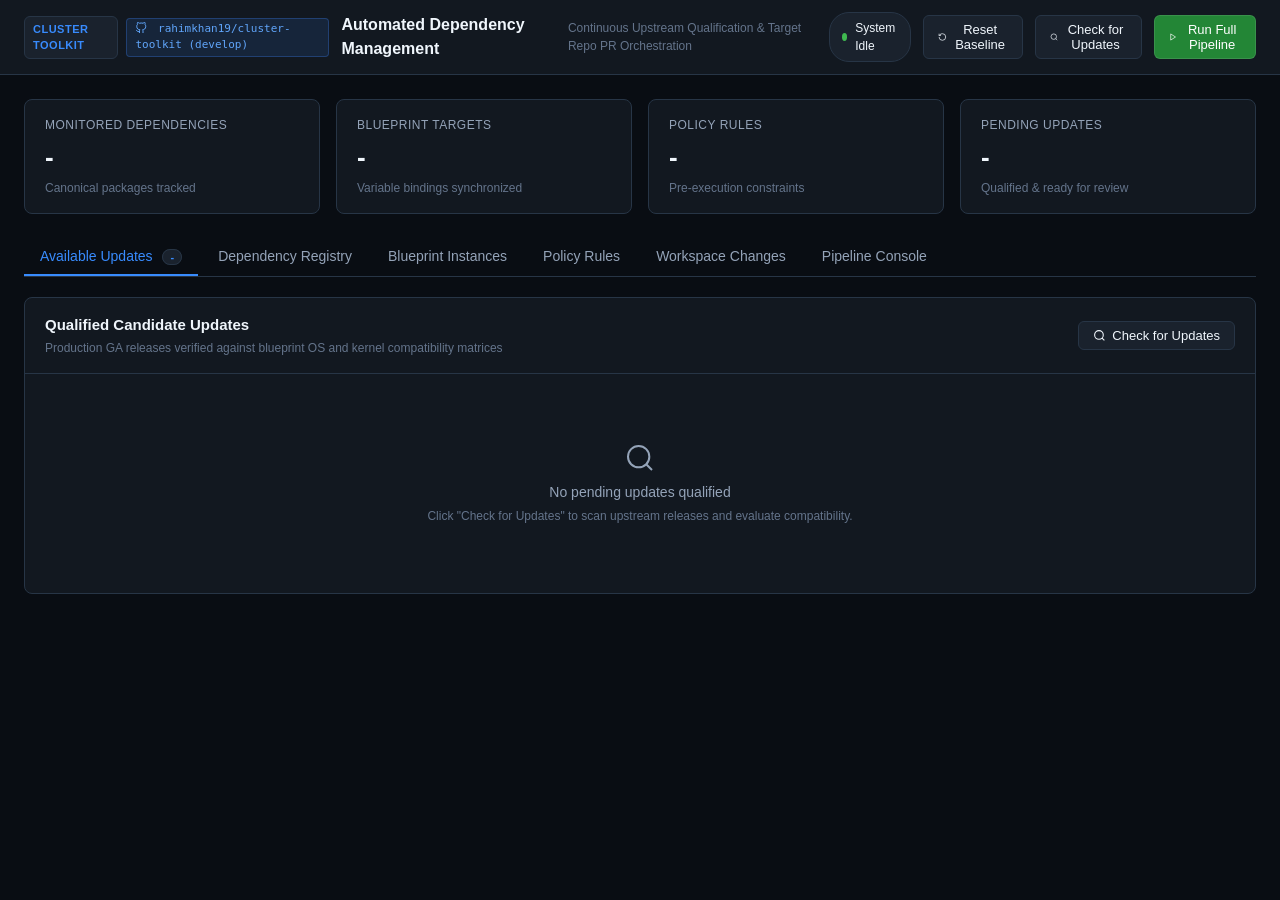
==== commit 9a954472: "v5 - phase2.1" ====
--- a/tools/infra_updater/ui/index.html
+++ b/tools/infra_updater/ui/index.html
@@ -359,7 +359,7 @@
           <select id="snooze-days-select" style="width: 100%; padding: 10px 14px; background: var(--bg-hover); color: var(--text-primary); border: 1px solid var(--border-color); border-radius: 8px; font-size: 14px; outline: none; cursor: pointer;">
             <option value="7">7 Days</option>
             <option value="14">14 Days</option>
-            <option value="30" selected>30 Days (Default)</option>
+            <option value="30" selected>30 Days</option>
             <option value="60">60 Days</option>
             <option value="90">90 Days</option>
           </select>
@@ -412,7 +412,7 @@
 
       <div class="modal-footer">
         <div class="test-modal-footer-info" id="test-modal-project-info">
-          <span>Target Project: <code class="code-pill">hpc-toolkit-dev</code></span>
+          <span>Target Project: <code class="code-pill" id="test-modal-project-id">-</code></span>
         </div>
         <div style="display: flex; gap: 8px;">
           <button class="btn btn-secondary" id="test-modal-rerun-btn" onclick="rerunTestsFromModal()" style="display: inline-flex; align-items: center; gap: 6px;">
--- a/tools/infra_updater/ui/style.css
+++ b/tools/infra_updater/ui/style.css
@@ -145,6 +145,11 @@
   cursor: not-allowed;
 }
 
+.btn-sm {
+  padding: 4px 10px;
+  font-size: 12px;
+}
+
 .btn-primary {
   background-color: var(--accent-green);
   color: #ffffff;
@@ -477,6 +482,12 @@
   background: rgba(248, 81, 73, 0.15);
   color: #f85149;
   border: 1px solid rgba(248, 81, 73, 0.3);
+}
+
+.badge-gray {
+  background: var(--bg-surface-elevated);
+  color: var(--text-muted);
+  border: 1px solid var(--border-color);
 }
 
 .code-pill {
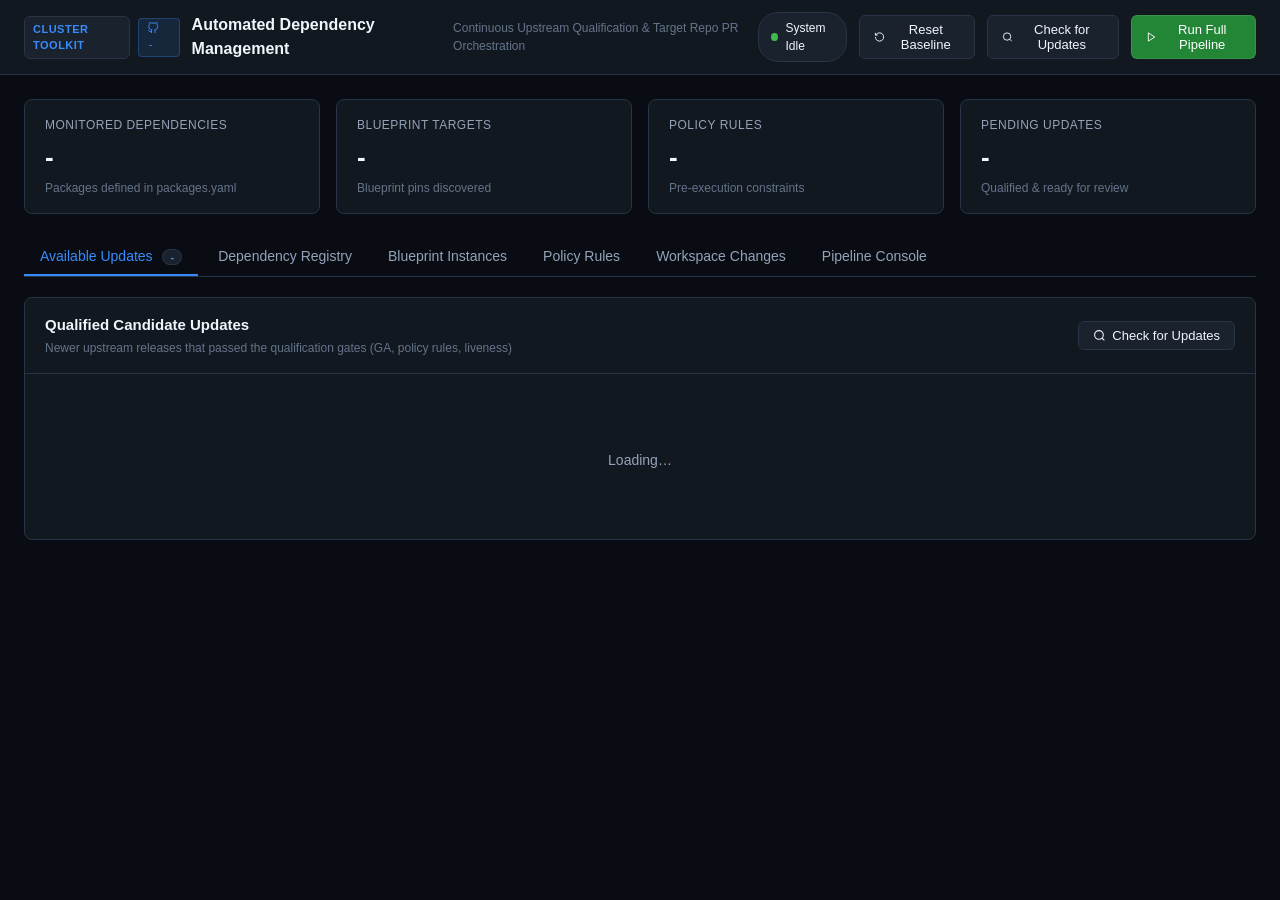
==== commit 54e0adf5: "v5 - phase 5" ====
--- a/tools/infra_updater/ui/index.html
+++ b/tools/infra_updater/ui/index.html
@@ -14,11 +14,11 @@
     <!-- Top Navigation Header -->
     <header class="top-header">
       <div class="brand-section">
-        <div style="display: flex; align-items: center; gap: 8px;">
+        <div class="brand-row">
           <span class="logo-badge">CLUSTER TOOLKIT</span>
-          <span class="repo-badge" id="repo-badge" style="font-family: 'JetBrains Mono', monospace; font-size: 11px; padding: 2px 8px; border-radius: 4px; background: rgba(59, 130, 246, 0.12); color: #60a5fa; border: 1px solid rgba(59, 130, 246, 0.3);">
-            <svg width="12" height="12" viewBox="0 0 24 24" fill="none" stroke="currentColor" stroke-width="2" style="vertical-align: -2px; margin-right: 4px;"><path d="M9 19c-5 1.5-5-2.5-7-3m14 6v-3.87a3.37 3.37 0 0 0-.94-2.61c3.14-.35 6.44-1.54 6.44-7A5.44 5.44 0 0 0 20 4.77 5.07 5.07 0 0 0 19.91 1S18.73.65 16 2.48a13.38 13.38 0 0 0-7 0C6.27.65 5.09 1 5.09 1A5.07 5.07 0 0 0 5 4.77a5.44 5.44 0 0 0-1.5 3.78c0 5.42 3.3 6.61 6.44 7A3.37 3.37 0 0 0 9 18.13V22"/></svg>
-            <span id="repo-badge-text">rahimkhan19/cluster-toolkit (develop)</span>
+          <span class="repo-badge" id="repo-badge">
+            <svg width="12" height="12" viewBox="0 0 24 24" fill="none" stroke="currentColor" stroke-width="2"><path d="M9 19c-5 1.5-5-2.5-7-3m14 6v-3.87a3.37 3.37 0 0 0-.94-2.61c3.14-.35 6.44-1.54 6.44-7A5.44 5.44 0 0 0 20 4.77 5.07 5.07 0 0 0 19.91 1S18.73.65 16 2.48a13.38 13.38 0 0 0-7 0C6.27.65 5.09 1 5.09 1A5.07 5.07 0 0 0 5 4.77a5.44 5.44 0 0 0-1.5 3.78c0 5.42 3.3 6.61 6.44 7A3.37 3.37 0 0 0 9 18.13V22"/></svg>
+            <span id="repo-badge-text">-</span>
           </span>
         </div>
         <h1 class="brand-title">Automated Dependency Management</h1>
@@ -30,15 +30,15 @@
           <span class="status-dot" id="status-dot"></span>
           <span id="status-text">System Idle</span>
         </div>
-        <button class="btn btn-secondary" id="btn-reset-top" onclick="triggerAction('reset')" title="Revert workspace modifications and reset state store">
+        <button class="btn btn-secondary" onclick="triggerAction('reset')" title="Revert workspace modifications and reset state store">
           <svg width="14" height="14" viewBox="0 0 24 24" fill="none" stroke="currentColor" stroke-width="2"><path d="M3 12a9 9 0 1 0 9-9 9.75 9.75 0 0 0-6.74 2.74L3 8"/><path d="M3 3v5h5"/></svg>
           Reset Baseline
         </button>
-        <button class="btn btn-secondary" id="btn-check-top" onclick="triggerAction('check_all')" title="Discover and qualify upstream releases">
+        <button class="btn btn-secondary" onclick="triggerAction('check_all')" title="Discover and qualify upstream releases">
           <svg width="14" height="14" viewBox="0 0 24 24" fill="none" stroke="currentColor" stroke-width="2"><circle cx="11" cy="11" r="8"/><line x1="21" y1="21" x2="16.65" y2="16.65"/></svg>
           Check for Updates
         </button>
-        <button class="btn btn-primary" id="btn-e2e-top" onclick="triggerAction('end_to_end')" title="Run discovery, qualification, and blueprint updates end-to-end">
+        <button class="btn btn-primary" onclick="triggerAction('end_to_end')" title="Run discovery, qualification, and blueprint updates end-to-end">
           <svg width="14" height="14" viewBox="0 0 24 24" fill="none" stroke="currentColor" stroke-width="2"><polygon points="5 3 19 12 5 21 5 3"/></svg>
           Run Full Pipeline
         </button>
@@ -52,12 +52,12 @@
         <div class="metric-card">
           <div class="metric-label">Monitored Dependencies</div>
           <div class="metric-value" id="metric-packages">-</div>
-          <div class="metric-sub">Canonical packages tracked</div>
+          <div class="metric-sub">Packages defined in packages.yaml</div>
         </div>
         <div class="metric-card">
           <div class="metric-label">Blueprint Targets</div>
           <div class="metric-value" id="metric-instances">-</div>
-          <div class="metric-sub">Variable bindings synchronized</div>
+          <div class="metric-sub">Blueprint pins discovered</div>
         </div>
         <div class="metric-card">
           <div class="metric-label">Policy Rules</div>
@@ -70,37 +70,21 @@
           <div class="metric-sub" id="metric-candidates-sub">Qualified &amp; ready for review</div>
         </div>
       </section>
-      <script>
-        try {
-          const _cached = localStorage.getItem('infra_updater_stats');
-          if (_cached) {
-            const _s = JSON.parse(_cached);
-            if (_s.total_packages !== undefined) document.getElementById('metric-packages').textContent = _s.total_packages;
-            if (_s.total_instances !== undefined) document.getElementById('metric-instances').textContent = _s.total_instances;
-            if (_s.total_rules !== undefined) document.getElementById('metric-rules').textContent = _s.total_rules;
-            if (_s.pending_updates !== undefined) {
-              document.getElementById('metric-candidates').textContent = _s.pending_updates;
-              const _ce = document.getElementById('counter-candidates');
-              if (_ce) _ce.textContent = _s.pending_updates;
-            }
-          }
-        } catch (e) {}
-      </script>
 
       <!-- Tabs Navigation -->
       <nav class="tabs-header">
-        <button class="tab-btn active" onclick="switchTab('tab-candidates', this)">
+        <button class="tab-btn active" data-tab="tab-candidates" onclick="switchTab('tab-candidates')">
           Available Updates
           <span class="tab-counter" id="counter-candidates">-</span>
         </button>
-        <button class="tab-btn" onclick="switchTab('tab-packages', this)">Dependency Registry</button>
-        <button class="tab-btn" onclick="switchTab('tab-instances', this)">Blueprint Instances</button>
-        <button class="tab-btn" onclick="switchTab('tab-rules', this)">Policy Rules</button>
-        <button class="tab-btn" onclick="switchTab('tab-diff', this)">
+        <button class="tab-btn" data-tab="tab-packages" onclick="switchTab('tab-packages')">Dependency Registry</button>
+        <button class="tab-btn" data-tab="tab-instances" onclick="switchTab('tab-instances')">Blueprint Instances</button>
+        <button class="tab-btn" data-tab="tab-rules" onclick="switchTab('tab-rules')">Policy Rules</button>
+        <button class="tab-btn" data-tab="tab-diff" onclick="switchTab('tab-diff')">
           Workspace Changes
-          <span class="tab-dot" id="diff-dot" style="display: none;"></span>
+          <span class="tab-dot" id="diff-dot" hidden></span>
         </button>
-        <button class="tab-btn" onclick="switchTab('tab-console', this)">Pipeline Console</button>
+        <button class="tab-btn" data-tab="tab-console" onclick="switchTab('tab-console')">Pipeline Console</button>
       </nav>
 
       <!-- TAB 1: Available Updates (Primary View) -->
@@ -109,19 +93,17 @@
           <div class="card-header">
             <div>
               <div class="card-title">Qualified Candidate Updates</div>
-              <div class="card-subtitle">Production GA releases verified against blueprint OS and kernel compatibility matrices</div>
+              <div class="card-subtitle">Newer upstream releases that passed the qualification gates (GA, policy rules, liveness)</div>
             </div>
             <button class="btn btn-secondary" onclick="triggerAction('check_all')">
               <svg width="13" height="13" viewBox="0 0 24 24" fill="none" stroke="currentColor" stroke-width="2"><circle cx="11" cy="11" r="8"/><line x1="21" y1="21" x2="16.65" y2="16.65"/></svg>
               Check for Updates
             </button>
           </div>
-          <div style="padding: 20px;">
+          <div class="card-body">
             <div class="candidate-grid" id="candidates-container">
               <div class="empty-state">
-                <svg width="32" height="32" viewBox="0 0 24 24" fill="none" stroke="currentColor" stroke-width="1.5"><circle cx="11" cy="11" r="8"/><line x1="21" y1="21" x2="16.65" y2="16.65"/></svg>
-                <div style="font-weight: 500; margin-top: 8px;">No pending updates qualified</div>
-                <div style="font-size: 12px; color: var(--text-muted); margin-top: 4px;">Click "Check for Updates" to scan upstream releases and evaluate compatibility.</div>
+                <div class="empty-title">Loading…</div>
               </div>
             </div>
           </div>
@@ -134,23 +116,21 @@
           <div class="card-header">
             <div>
               <div class="card-title">Monitored Packages</div>
-              <div class="card-subtitle">Canonical packages tracked across repository blueprints (table: <code>packages</code>)</div>
+              <div class="card-subtitle">Packages defined in <code>packages.yaml</code> and their qualification state</div>
             </div>
           </div>
           <div class="table-responsive">
             <table class="data-table">
               <thead>
                 <tr>
-                  <th>Package ID</th>
-                  <th>Name</th>
+                  <th>Package</th>
                   <th>Current Version</th>
                   <th>Latest Upstream</th>
-                  <th>Source Type</th>
                   <th>Status</th>
                   <th>Blueprints</th>
-                  <th>Qualification Summary &amp; Rationale</th>
+                  <th>Qualification Summary</th>
                   <th>Upstream Source</th>
-                  <th style="text-align: right; min-width: 220px;">Actions</th>
+                  <th class="actions-header">Actions</th>
                 </tr>
               </thead>
               <tbody id="packages-table-body"></tbody>
@@ -165,18 +145,18 @@
           <div class="card-header">
             <div>
               <div class="card-title">Tracked Blueprint Instances</div>
-              <div class="card-subtitle">Blueprint variable bindings and coupled sibling synchronizations (table: <code>blueprint_instances</code>)</div>
+              <div class="card-subtitle">Blueprints pinning each package, discovered from the <code>packages.yaml</code> pins on every check</div>
             </div>
           </div>
           <div class="table-responsive">
             <table class="data-table">
               <thead>
                 <tr>
-                  <th>Instance ID</th>
+                  <th>Blueprint File</th>
                   <th>Package ID</th>
-                  <th>Primary Variable</th>
-                  <th>Coupled Variable Rules</th>
-                  <th>Target Blueprint File</th>
+                  <th>Pinned Version</th>
+                  <th>Variable</th>
+                  <th>Also Updated</th>
                 </tr>
               </thead>
               <tbody id="instances-table-body"></tbody>
@@ -191,7 +171,7 @@
           <div class="card-header">
             <div>
               <div class="card-title">Active Policy Constraints</div>
-              <div class="card-subtitle">Learned rules enforced upfront before testing (table: <code>learned_rules</code>)</div>
+              <div class="card-subtitle">Learned rules enforced before testing (collection: <code>learned_rules</code>)</div>
             </div>
             <button class="btn btn-secondary" onclick="triggerAction('test_rule_blocking')">Run Policy Evaluation</button>
           </div>
@@ -217,10 +197,7 @@
       <section id="tab-diff" class="tab-panel">
         <div class="diff-container">
           <div class="diff-header">
-            <div style="display: flex; align-items: center; gap: 10px;">
-              <span style="font-weight: 600; color: var(--text-primary);">MODIFIED BLUEPRINT DIFF</span>
-              <span class="badge badge-green">Syntax Validated</span>
-            </div>
+            <span class="diff-title">MODIFIED BLUEPRINT DIFF</span>
             <button class="btn btn-danger" onclick="triggerAction('reset')">Revert Workspace Changes</button>
           </div>
           <div class="diff-body" id="diff-body">No uncommitted blueprint modifications in workspace.</div>
@@ -233,7 +210,7 @@
           <!-- Action Control Sidebar -->
           <div class="controls-sidebar">
             <div class="sidebar-title">Pipeline Actions</div>
-            
+
             <button class="btn btn-primary" onclick="triggerAction('end_to_end')">
               <svg width="14" height="14" viewBox="0 0 24 24" fill="none" stroke="currentColor" stroke-width="2"><polygon points="5 3 19 12 5 21 5 3"/></svg>
               Run Full Pipeline
@@ -249,14 +226,14 @@
               Policy Rule Evaluation
             </button>
 
-            <hr style="border: 0; border-top: 1px solid var(--border-color); margin: 6px 0;">
+            <hr class="sidebar-divider">
 
             <div class="sidebar-title">Orchestrator Actions</div>
             <div id="dynamic-apply-buttons" class="sidebar-buttons-container">
-              <span style="font-size: 11px; color: var(--text-muted);">Scanning for candidates...</span>
-            </div>
-
-            <hr style="border: 0; border-top: 1px solid var(--border-color); margin: 6px 0;">
+              <span class="small-muted">Scanning for candidates...</span>
+            </div>
+
+            <hr class="sidebar-divider">
 
             <button class="btn btn-danger" onclick="triggerAction('reset')">
               <svg width="14" height="14" viewBox="0 0 24 24" fill="none" stroke="currentColor" stroke-width="2"><path d="M3 12a9 9 0 1 0 9-9 9.75 9.75 0 0 0-6.74 2.74L3 8"/><path d="M3 3v5h5"/></svg>
@@ -268,7 +245,7 @@
           <div class="terminal-box">
             <div class="terminal-header">
               <span>PIPELINE EXECUTION LOG</span>
-              <button class="btn btn-secondary" style="padding: 2px 8px; font-size: 11px;" onclick="clearConsole()">Clear</button>
+              <button class="btn btn-secondary btn-xs" data-nobusy onclick="clearConsole()">Clear</button>
             </div>
             <div class="terminal-body" id="terminal-body">Click "Run Full Pipeline" or any action on the left to start execution...</div>
           </div>
@@ -278,8 +255,8 @@
   </div>
 
   <!-- Associated Blueprints Modal -->
-  <div id="blueprint-modal" class="modal-overlay" onclick="closeBlueprintModal(event)">
-    <div class="modal-card" onclick="event.stopPropagation()">
+  <div id="blueprint-modal" class="modal-overlay" onclick="if (event.target === this) closeModal('blueprint-modal')">
+    <div class="modal-card">
       <div class="modal-header">
         <div class="modal-title-group">
           <div class="modal-title">
@@ -294,7 +271,7 @@
           </div>
           <div class="modal-subtitle" id="modal-package-subtitle">Blueprint instances tracked across Cluster Toolkit</div>
         </div>
-        <button class="modal-close-btn" onclick="closeBlueprintModal()" title="Close (Esc)">✕</button>
+        <button class="modal-close-btn" onclick="closeModal('blueprint-modal')" title="Close (Esc)">✕</button>
       </div>
       <div class="modal-selection-bar" id="modal-selection-bar">
         <div class="selection-status-box">
@@ -305,29 +282,27 @@
           <div class="selection-status-hint">Deselected blueprints are remembered and excluded from PR creation &amp; testing.</div>
         </div>
         <div class="selection-actions">
-          <button class="btn btn-secondary btn-sm" id="btn-modal-select-all" onclick="bulkToggleModalBlueprints(true)" title="Select all blueprints for this package">
+          <button class="btn btn-secondary btn-sm" onclick="bulkToggleModalBlueprints(true)" title="Select all blueprints for this package">
             <svg width="12" height="12" viewBox="0 0 24 24" fill="none" stroke="currentColor" stroke-width="2"><polyline points="20 6 9 17 4 12"/></svg>
             <span>Select All</span>
           </button>
-          <button class="btn btn-secondary btn-sm" id="btn-modal-deselect-all" onclick="bulkToggleModalBlueprints(false)" title="Deselect all blueprints for this package">
+          <button class="btn btn-secondary btn-sm" onclick="bulkToggleModalBlueprints(false)" title="Deselect all blueprints for this package">
             <svg width="12" height="12" viewBox="0 0 24 24" fill="none" stroke="currentColor" stroke-width="2"><line x1="18" y1="6" x2="6" y2="18"/><line x1="6" y1="6" x2="18" y2="18"/></svg>
             <span>Deselect All</span>
           </button>
         </div>
       </div>
-      <div class="modal-body" id="modal-blueprint-list">
-        <!-- Blueprint cards injected by JavaScript -->
-      </div>
+      <div class="modal-body" id="modal-blueprint-list"></div>
       <div class="modal-footer">
-        <span id="modal-instance-count" style="font-size: 12px; color: var(--text-muted);"></span>
-        <button class="btn btn-secondary" onclick="closeBlueprintModal()">Done</button>
+        <span id="modal-instance-count" class="small-muted"></span>
+        <button class="btn btn-secondary" data-nobusy onclick="closeModal('blueprint-modal')">Done</button>
       </div>
     </div>
   </div>
 
   <!-- Snooze Update Modal -->
-  <div id="snooze-modal" class="modal-overlay" onclick="closeSnoozeModal(event)">
-    <div class="modal-card" style="max-width: 500px;" onclick="event.stopPropagation()">
+  <div id="snooze-modal" class="modal-overlay" onclick="if (event.target === this) closeModal('snooze-modal')">
+    <div class="modal-card modal-card-narrow">
       <div class="modal-header">
         <div class="modal-title-group">
           <div class="modal-title">
@@ -335,28 +310,28 @@
               <circle cx="12" cy="12" r="10"/>
               <polyline points="12 6 12 12 16 14"/>
             </svg>
-            <span id="snooze-modal-title">Snooze Module Update</span>
-          </div>
-          <div class="modal-subtitle" id="snooze-modal-subtitle">Pause automatic PR creation for this version</div>
-        </div>
-        <button class="modal-close-btn" onclick="closeSnoozeModal()" title="Close (Esc)">✕</button>
-      </div>
-      <div class="modal-body" style="padding: 24px;">
+            <span>Snooze Module Update</span>
+          </div>
+          <div class="modal-subtitle">Pause automatic PR creation for this version</div>
+        </div>
+        <button class="modal-close-btn" onclick="closeModal('snooze-modal')" title="Close (Esc)">✕</button>
+      </div>
+      <div class="modal-body snooze-body">
         <input type="hidden" id="snooze-package-id" value="">
         <input type="hidden" id="snooze-version-val" value="">
 
-        <div style="margin-bottom: 20px;">
-          <div style="font-size: 13px; color: var(--text-muted); margin-bottom: 6px;">Target Package &amp; Version:</div>
-          <div style="display: flex; align-items: center; gap: 8px;">
-            <span class="code-pill" id="snooze-display-pkg" style="font-size: 13px; font-weight: 600; color: var(--accent-blue);"></span>
-            <span style="color: var(--text-muted);">&bull;</span>
-            <span class="code-pill version-target" id="snooze-display-ver" style="font-size: 13px;"></span>
-          </div>
-        </div>
-
-        <div style="margin-bottom: 20px;">
-          <label for="snooze-days-select" style="display: block; font-size: 13px; font-weight: 600; margin-bottom: 8px; color: var(--text-primary);">Snooze Duration</label>
-          <select id="snooze-days-select" style="width: 100%; padding: 10px 14px; background: var(--bg-hover); color: var(--text-primary); border: 1px solid var(--border-color); border-radius: 8px; font-size: 14px; outline: none; cursor: pointer;">
+        <div class="form-group">
+          <div class="form-hint">Target Package &amp; Version:</div>
+          <div class="flex-row">
+            <span class="code-pill snooze-pkg" id="snooze-display-pkg"></span>
+            <span class="text-muted">&bull;</span>
+            <span class="code-pill version-target" id="snooze-display-ver"></span>
+          </div>
+        </div>
+
+        <div class="form-group">
+          <label for="snooze-days-select" class="form-label">Snooze Duration</label>
+          <select id="snooze-days-select" class="form-select">
             <option value="7">7 Days</option>
             <option value="14">14 Days</option>
             <option value="30" selected>30 Days</option>
@@ -365,20 +340,20 @@
           </select>
         </div>
 
-        <div style="padding: 12px 16px; background: rgba(245, 158, 11, 0.1); border: 1px solid rgba(245, 158, 11, 0.25); border-radius: 8px; font-size: 12px; line-height: 1.5; color: var(--accent-amber);">
+        <div class="notice-amber">
           <strong>Snooze Policy:</strong> When updates run, no PR will be created if upstream has the same version. If a <em>newer</em> version is released upstream, the snooze will automatically wake up and qualify the new release.
         </div>
       </div>
       <div class="modal-footer">
-        <button class="btn btn-secondary" onclick="closeSnoozeModal()">Cancel</button>
-        <button class="btn btn-primary" onclick="submitSnooze()" style="background: var(--accent-amber); border-color: var(--accent-amber); color: #000; font-weight: 600;">Confirm Snooze</button>
+        <button class="btn btn-secondary" data-nobusy onclick="closeModal('snooze-modal')">Cancel</button>
+        <button class="btn btn-warning" onclick="submitSnooze()">Confirm Snooze</button>
       </div>
     </div>
   </div>
 
   <!-- Multi-Blueprint Integration Test Results Modal -->
-  <div id="test-results-modal" class="modal-overlay" onclick="closeTestResultsModal(event)">
-    <div class="modal-card test-modal-card" onclick="event.stopPropagation()">
+  <div id="test-results-modal" class="modal-overlay" onclick="if (event.target === this) closeModal('test-results-modal')">
+    <div class="modal-card test-modal-card">
       <div class="modal-header">
         <div class="modal-title-group">
           <div class="modal-title">
@@ -389,42 +364,50 @@
           </div>
           <div class="modal-subtitle" id="test-modal-subtitle">Cloud Build validation matrix across associated blueprints</div>
         </div>
-        <button class="modal-close-btn" onclick="closeTestResultsModal()" title="Close (Esc)">✕</button>
+        <button class="modal-close-btn" onclick="closeModal('test-results-modal')" title="Close (Esc)">✕</button>
       </div>
 
       <!-- KPI Bar with Summary Chips -->
-      <div class="test-kpi-bar" id="test-modal-kpi-bar">
+      <div class="test-kpi-bar">
         <div class="test-kpi-group">
           <span class="test-chip-pill" id="test-chip-summary">0/0 Passed</span>
           <span class="test-chip-stat chip-stat-passed" id="test-chip-passed">✓ 0 Passed</span>
           <span class="test-chip-stat chip-stat-failed" id="test-chip-failed">✗ 0 Failed</span>
           <span class="test-chip-stat chip-stat-running" id="test-chip-running">⟳ 0 Running</span>
         </div>
-        <div class="test-kpi-links" id="test-modal-pr-link-box">
-          <!-- Dynamic PR link injected here -->
-        </div>
+        <div class="test-kpi-links" id="test-modal-pr-link-box"></div>
       </div>
 
       <!-- Test Matrix List -->
-      <div class="modal-body test-modal-body" id="test-modal-list">
-        <!-- Rendered test items injected by JavaScript -->
-      </div>
+      <div class="modal-body test-modal-body" id="test-modal-list"></div>
 
       <div class="modal-footer">
-        <div class="test-modal-footer-info" id="test-modal-project-info">
+        <div class="test-modal-footer-info">
           <span>Target Project: <code class="code-pill" id="test-modal-project-id">-</code></span>
         </div>
-        <div style="display: flex; gap: 8px;">
-          <button class="btn btn-secondary" id="test-modal-rerun-btn" onclick="rerunTestsFromModal()" style="display: inline-flex; align-items: center; gap: 6px;">
+        <div class="modal-footer-actions">
+          <button class="btn btn-secondary" onclick="rerunTestsFromModal()">
             <svg width="12" height="12" viewBox="0 0 24 24" fill="none" stroke="currentColor" stroke-width="2"><polyline points="23 4 23 10 17 10"/><path d="M20.49 15a9 9 0 1 1-2.12-9.36L23 10"/></svg>
             <span>Re-run Tests</span>
           </button>
-          <button class="btn btn-secondary" onclick="closeTestResultsModal()">Close</button>
+          <button class="btn btn-secondary" data-nobusy onclick="closeModal('test-results-modal')">Close</button>
         </div>
       </div>
     </div>
   </div>
 
-  <script src="app.js?v=2026093002"></script>
+  <script>
+    // Restore the last known counters instantly; app.js refreshes them on its first poll.
+    try {
+      const s = JSON.parse(localStorage.getItem('infra_updater_stats') || '{}');
+      const set = (id, v) => { if (v !== undefined && v !== null) document.getElementById(id).textContent = v; };
+      set('metric-packages', s.total_packages);
+      set('metric-instances', s.total_instances);
+      set('metric-rules', s.total_rules);
+      set('metric-candidates', s.pending_updates);
+      set('counter-candidates', s.pending_updates);
+    } catch (_) { /* no cached counters */ }
+  </script>
+  <script src="app.js"></script>
 </body>
 </html>
--- a/tools/infra_updater/ui/style.css
+++ b/tools/infra_updater/ui/style.css
@@ -623,34 +623,6 @@
   flex-wrap: wrap;
 }
 
-/* Triage Section */
-.triage-section {
-  background: rgba(22, 27, 34, 0.5);
-  border: 1px solid var(--border-color);
-  border-radius: 6px;
-  padding: 14px 16px;
-  display: flex;
-  flex-direction: column;
-  gap: 6px;
-}
-
-.triage-header {
-  font-size: 11px;
-  font-weight: 600;
-  color: var(--text-secondary);
-  text-transform: uppercase;
-  letter-spacing: 0.5px;
-  display: flex;
-  align-items: center;
-  gap: 6px;
-}
-
-.triage-summary {
-  font-size: 13px;
-  color: var(--text-secondary);
-  line-height: 1.55;
-}
-
 /* Candidate Footer */
 .candidate-footer {
   display: flex;
@@ -1159,12 +1131,6 @@
   flex-wrap: wrap;
 }
 
-.coupled-pattern {
-  color: var(--text-muted);
-  font-size: 11.5px;
-  font-family: var(--font-mono);
-}
-
 .modal-footer {
   padding: 12px 22px;
   border-top: 1px solid var(--border-color);
@@ -1420,13 +1386,144 @@
   color: #fff;
 }
 
-.blueprint-test-tag {
-  display: inline-flex;
-  align-items: center;
-  gap: 5px;
+.out-of-sync-badge {
+  margin-left: 6px;
+  font-size: 10px;
+  white-space: nowrap;
+  cursor: help;
+}
+
+/* ==============================================================================
+   Utilities (replace former inline styles)
+   ============================================================================== */
+
+[hidden] { display: none !important; }
+
+.text-muted { color: var(--text-muted); }
+.small-muted { font-size: 11px; color: var(--text-muted); line-height: 1.4; }
+.italic-muted { font-size: 11.5px; color: var(--text-muted); font-style: italic; }
+.cell-small { color: var(--text-secondary); font-size: 12.5px; }
+.mono-path { font-family: var(--font-mono); font-size: 12px; color: var(--text-secondary); }
+.flex-row { display: flex; align-items: center; gap: 6px; }
+.field-label { color: var(--text-muted); font-size: 11px; text-transform: uppercase; font-weight: 600; margin-right: 6px; }
+
+.pill-green { color: var(--accent-green-light); }
+.pill-amber { color: var(--accent-amber); }
+.pill-blue { color: var(--accent-blue); }
+.pill-red-strong { color: var(--accent-red); font-weight: 600; }
+.trigger-pill { font-size: 11px; color: var(--text-secondary); }
+.pill-trailing-icon { opacity: 0.8; margin-left: 1px; }
+.spinner-xs { width: 10px; height: 10px; margin-right: 2px; }
+
+.badge-xs { font-size: 10px; margin-left: 6px; }
+.badge-tiny { font-size: 9px; padding: 1px 5px; margin-right: 4px; vertical-align: middle; }
+.badge-strong { font-weight: 700; letter-spacing: 0.5px; }
+.badge-inline-pass { font-size: 9px; padding: 1px 4px; background: rgba(35, 134, 54, 0.4); border-radius: 3px; margin-left: 3px; }
+
+.btn-xs { padding: 3px 8px; font-size: 11px; }
+.btn-success-outline { color: var(--accent-green-light); border-color: rgba(63, 185, 80, 0.4); }
+.btn-danger-outline { color: var(--accent-red); border-color: rgba(248, 81, 73, 0.35); }
+.btn-info-outline { color: var(--accent-blue); border-color: rgba(56, 139, 253, 0.4); }
+.btn-warning { background: var(--accent-amber); border-color: var(--accent-amber); color: #000; font-weight: 600; }
+.btn-warning:hover:not(:disabled) { filter: brightness(1.1); }
+.copied { color: var(--accent-green-light); font-weight: 600; }
+
+/* Header */
+.brand-row { display: flex; align-items: center; gap: 8px; }
+.repo-badge {
+  font-family: 'JetBrains Mono', monospace;
   font-size: 11px;
-  padding: 2px 7px;
+  padding: 2px 8px;
   border-radius: 4px;
-  font-weight: 500;
-}
-
+  background: rgba(56, 139, 253, 0.12);
+  color: var(--accent-blue);
+  border: 1px solid rgba(56, 139, 253, 0.3);
+}
+.repo-badge svg { vertical-align: -2px; margin-right: 4px; }
+
+/* Cards and tables */
+.card-body { padding: 20px; }
+.empty-title { font-weight: 500; margin-top: 8px; }
+.empty-hint { font-size: 12px; color: var(--text-muted); margin-top: 4px; }
+.empty-cell { color: var(--text-muted); text-align: center; padding: 24px; }
+.candidate-summary { font-size: 13px; color: var(--text-secondary); line-height: 1.5; padding: 4px 0 8px 0; }
+.alert-danger {
+  display: flex;
+  align-items: center;
+  gap: 6px;
+  margin: 4px 0 8px 0;
+  padding: 6px 10px;
+  font-size: 11.5px;
+  color: #fca5a5;
+  background: rgba(248, 81, 73, 0.12);
+  border: 1px solid rgba(248, 81, 73, 0.3);
+  border-radius: 6px;
+}
+.summary-cell {
+  font-size: 12px;
+  color: var(--text-secondary);
+  line-height: 1.4;
+  max-width: 220px;
+  overflow: hidden;
+  text-overflow: ellipsis;
+  white-space: nowrap;
+}
+.summary-cell.is-error { color: var(--accent-red); }
+.source-cell { max-width: 160px; }
+.source-link {
+  display: inline-block;
+  max-width: 150px;
+  overflow: hidden;
+  text-overflow: ellipsis;
+  white-space: nowrap;
+  vertical-align: middle;
+  font-size: 12px;
+  color: var(--accent-blue);
+  text-decoration: none;
+}
+.actions-header { text-align: right; }
+.actions-cell { text-align: right; }
+.actions-inline { display: inline-flex; align-items: center; justify-content: flex-end; gap: 4px; flex-wrap: wrap; max-width: 210px; }
+.pkg-cell { min-width: 150px; }
+.pkg-name { margin-top: 4px; font-size: 12px; font-weight: 600; color: var(--text-primary); }
+.pill-xs { font-size: 10px; padding: 1px 6px; margin-top: 4px; display: inline-block; }
+.actions-inline > * { flex-shrink: 0; }
+.diff-title { font-weight: 600; color: var(--text-primary); }
+.sidebar-divider { border: 0; border-top: 1px solid var(--border-color); margin: 6px 0; }
+
+/* Modals */
+.modal-card-narrow { max-width: 500px; }
+.modal-empty { text-align: center; padding: 32px 20px; color: var(--text-muted); }
+.modal-footer-actions { display: flex; gap: 8px; }
+.snooze-body { padding: 24px; }
+.form-group { margin-bottom: 20px; }
+.form-hint { font-size: 13px; color: var(--text-muted); margin-bottom: 6px; }
+.form-label { display: block; font-size: 13px; font-weight: 600; margin-bottom: 8px; color: var(--text-primary); }
+.form-select {
+  width: 100%;
+  padding: 10px 14px;
+  font-size: 14px;
+  color: var(--text-primary);
+  background: var(--bg-subtle);
+  border: 1px solid var(--border-color);
+  border-radius: 8px;
+  outline: none;
+  cursor: pointer;
+}
+.snooze-pkg { font-size: 13px; font-weight: 600; color: var(--accent-blue); }
+.notice-amber {
+  padding: 12px 16px;
+  font-size: 12px;
+  line-height: 1.5;
+  color: var(--accent-amber);
+  background: rgba(210, 153, 34, 0.1);
+  border: 1px solid rgba(210, 153, 34, 0.25);
+  border-radius: 8px;
+}
+.log-link { display: inline-flex; align-items: center; gap: 3px; font-size: 11.5px; color: var(--accent-blue); text-decoration: none; }
+.test-row-label { min-width: 95px; font-weight: 500; color: var(--text-muted); }
+.test-bp-list { display: flex; flex-direction: column; gap: 2px; }
+.test-failure-row, .test-failure-row .test-row-label { color: var(--accent-red); }
+.chip-failed { background: rgba(248, 81, 73, 0.2); color: #f87171; }
+.chip-running { background: rgba(56, 139, 253, 0.2); color: #60a5fa; }
+.chip-passed { background: rgba(63, 185, 80, 0.2); color: #4ade80; }
